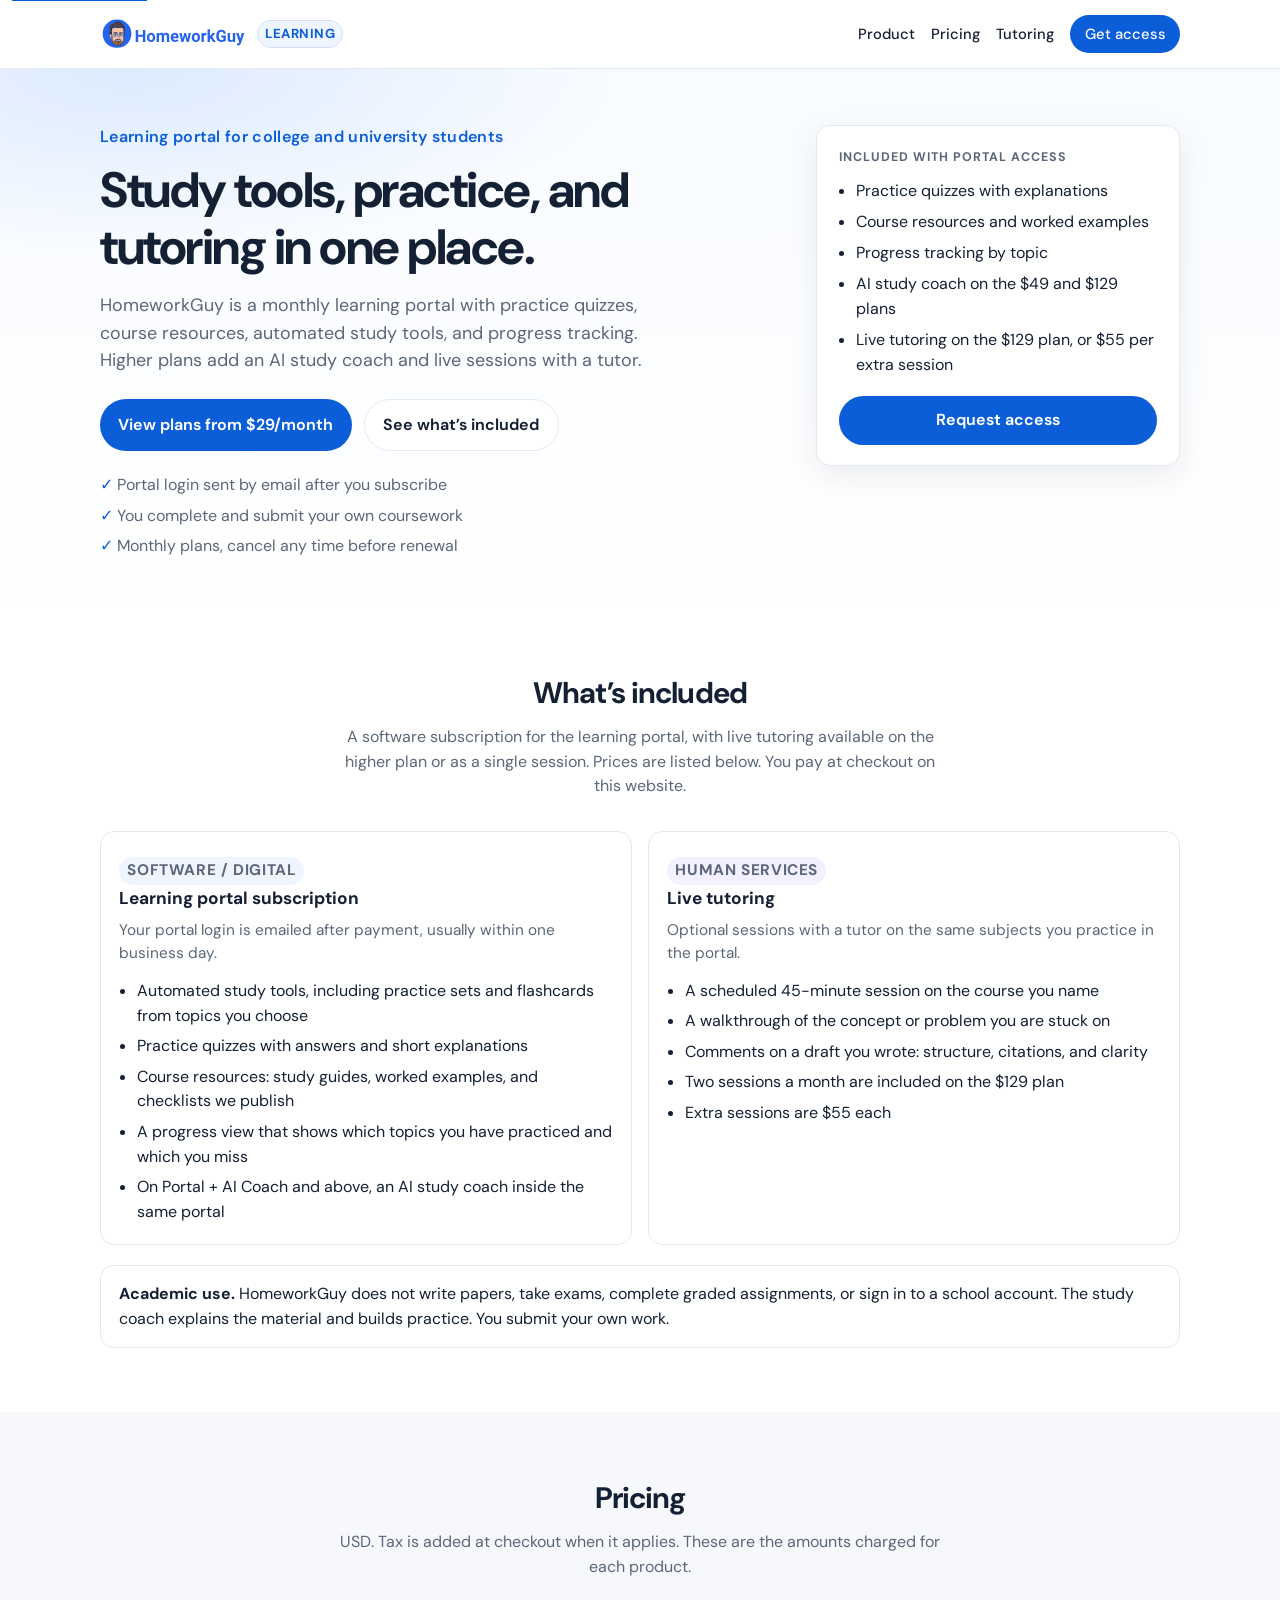
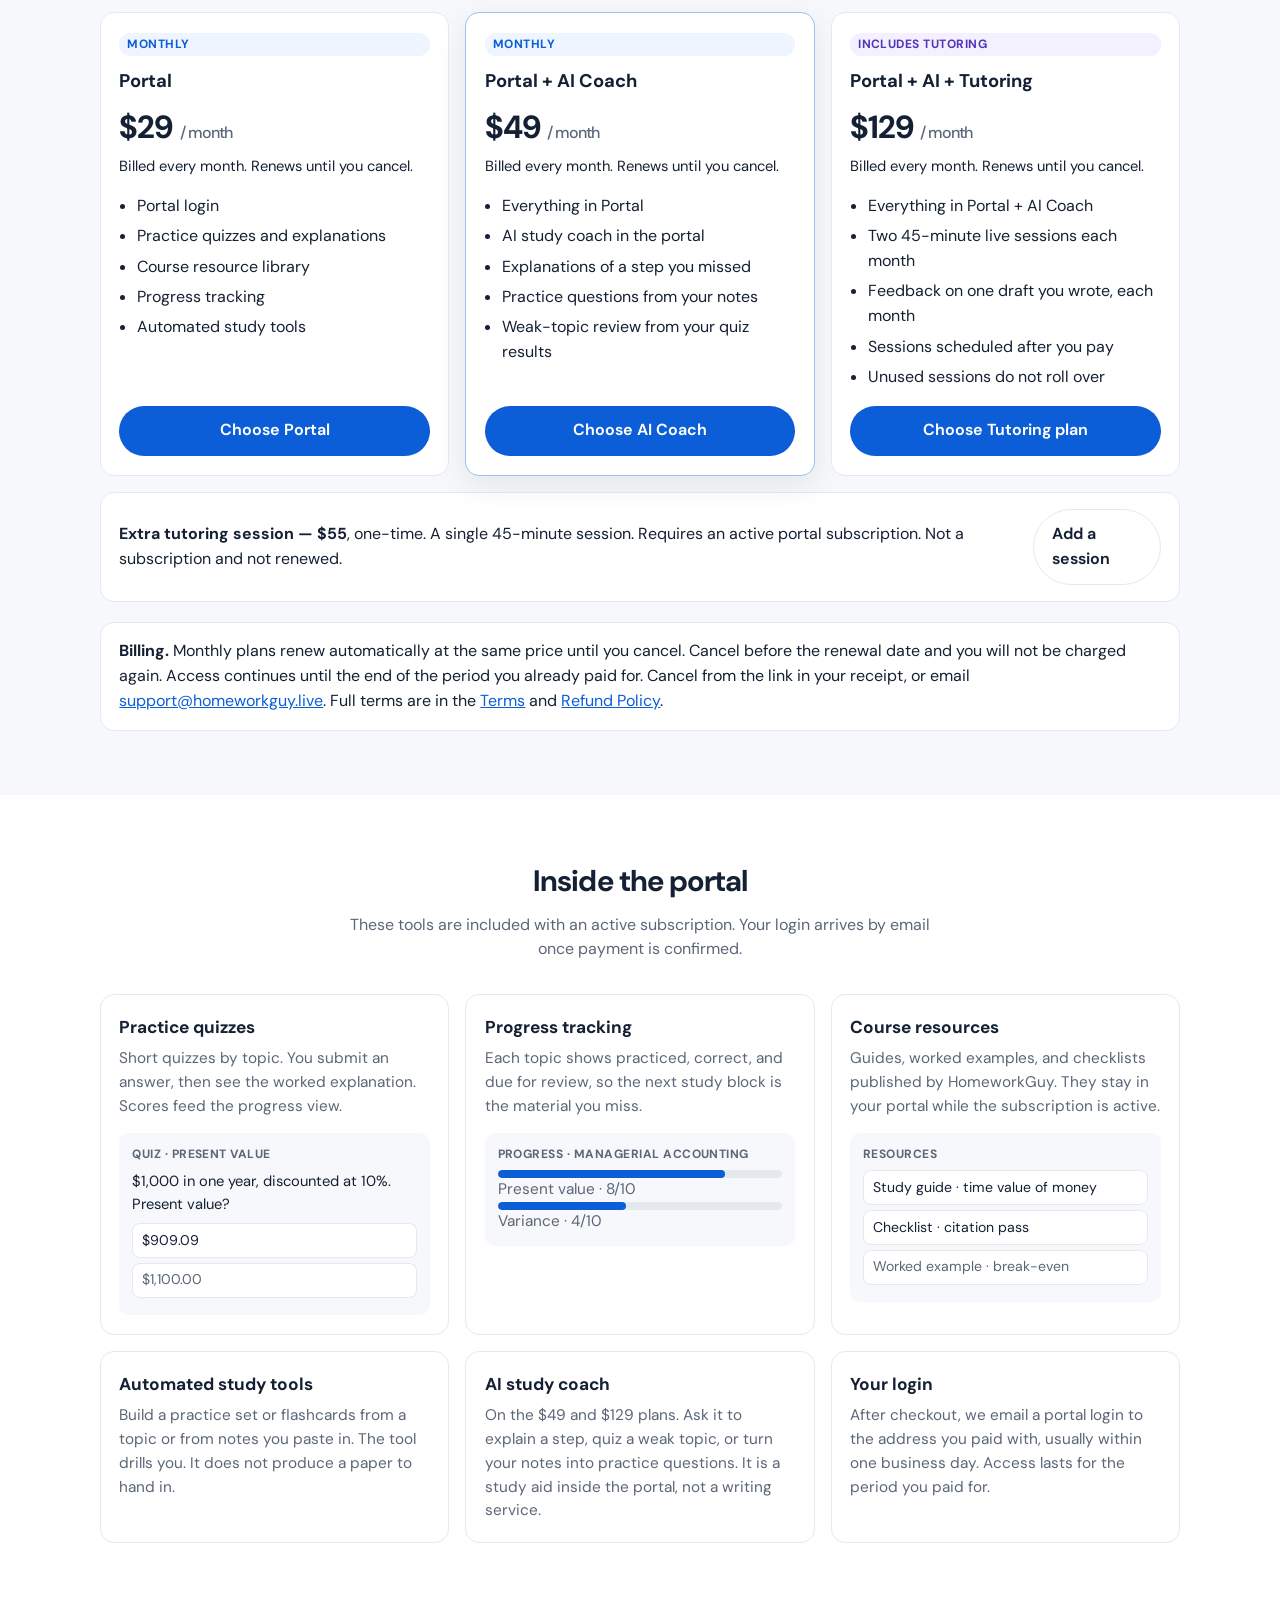
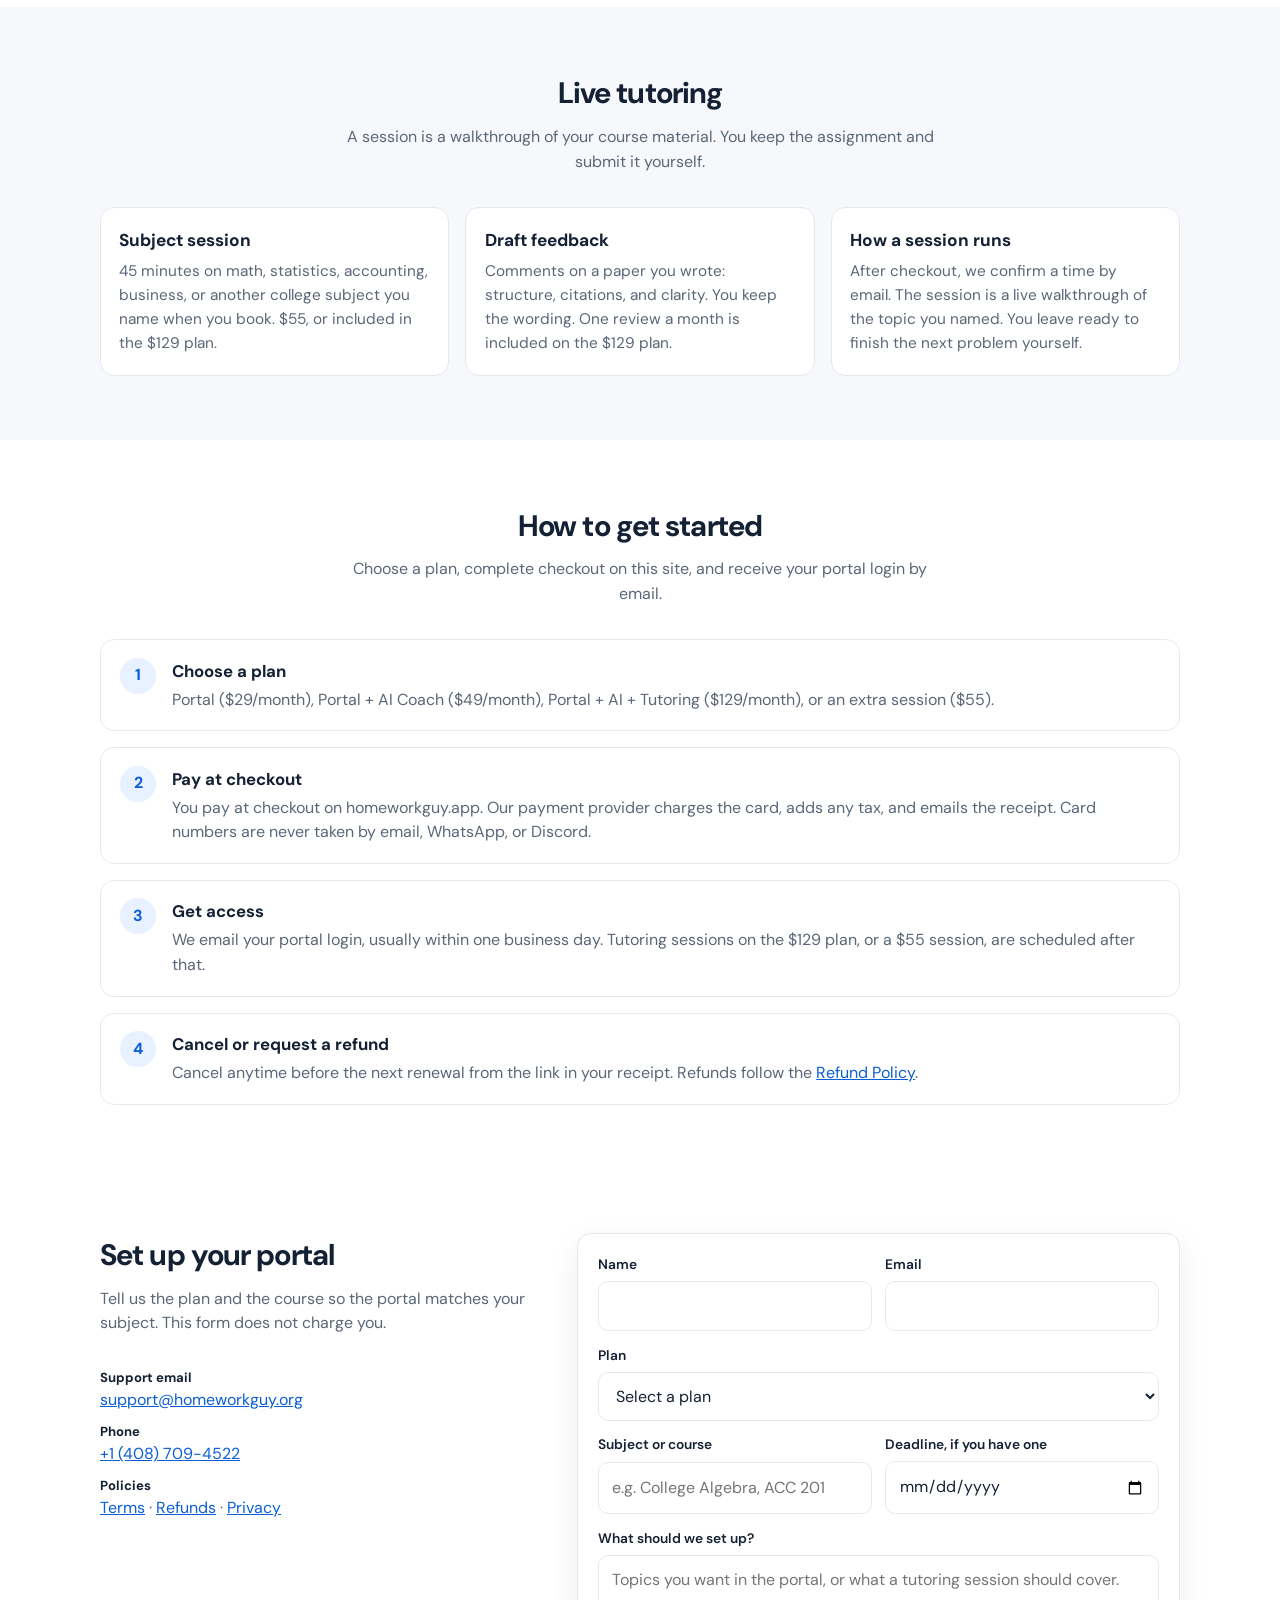
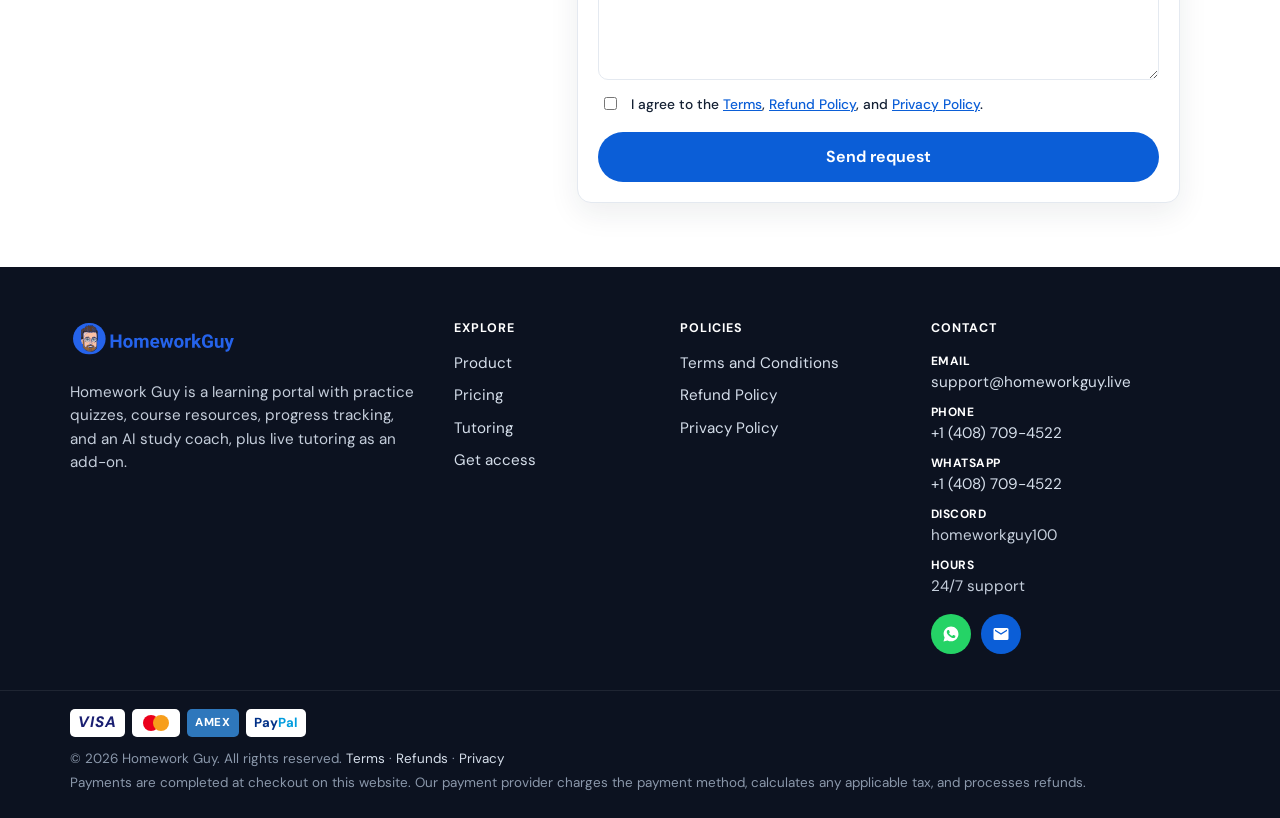
==== index.html @ 73e7a29b "New Update" ====
<!DOCTYPE html>
<html lang="en">
<head>
  <meta charset="utf-8" />
  <meta name="viewport" content="width=device-width, initial-scale=1" />
  <title>HomeworkGuy | Learning Portal, Study Tools, and Tutoring</title>
  <meta name="description" content="HomeworkGuy is a learning portal for college and university students. Practice quizzes, course resources, progress tracking, and an AI study coach from $29/month, with optional live tutoring." />
  <meta name="robots" content="index, follow" />
  <link rel="canonical" href="https://homeworkguy.app/" />
  <meta property="og:type" content="website" />
  <meta property="og:url" content="https://homeworkguy.app/" />
  <meta property="og:title" content="HomeworkGuy | Learning Portal, Study Tools, and Tutoring" />
  <meta property="og:description" content="Practice quizzes, course resources, progress tracking, and an AI study coach from $29/month, with optional live tutoring." />
  <meta property="og:image" content="https://homeworkguy.app/assets/apple-touch-icon.png" />
  <link rel="icon" href="assets/favicon.ico" />
  <link rel="apple-touch-icon" href="assets/apple-touch-icon.png" />
  <link rel="preconnect" href="https://fonts.googleapis.com" />
  <link rel="preconnect" href="https://fonts.gstatic.com" crossorigin />
  <link href="https://fonts.googleapis.com/css2?family=DM+Sans:ital,opsz,wght@0,9..40,400;0,9..40,500;0,9..40,600;0,9..40,700;1,9..40,400&display=swap" rel="stylesheet" />
  <link rel="stylesheet" href="styles.css?v=20260926d" />
  <script type="application/ld+json">
  {
    "@context": "https://schema.org",
    "@type": "WebApplication",
    "name": "HomeworkGuy Learning Portal",
    "url": "https://homeworkguy.app/",
    "applicationCategory": "EducationalApplication",
    "operatingSystem": "Web",
    "description": "Subscription access to practice quizzes, course resources, progress tracking, automated study tools, and an optional AI study coach, with live tutoring available as an add-on.",
    "offers": [
      { "@type": "Offer", "name": "Portal", "price": "29.00", "priceCurrency": "USD", "url": "https://homeworkguy.app/#pricing" },
      { "@type": "Offer", "name": "Portal + AI Coach", "price": "49.00", "priceCurrency": "USD", "url": "https://homeworkguy.app/#pricing" },
      { "@type": "Offer", "name": "Portal + AI Coach + Tutoring", "price": "129.00", "priceCurrency": "USD", "url": "https://homeworkguy.app/#pricing" }
    ],
    "provider": {
      "@type": "Organization",
      "name": "Homework Guy",
      "url": "https://homeworkguy.app/",
      "email": "support@homeworkguy.live",
      "telephone": "+1-408-709-4522"
    }
  }
  </script>
</head>
<body>
  <a class="skip-link" href="#main">Skip to content</a>

  <header class="site-header" id="top">
    <div class="wrap header-inner">
      <a class="brand" href="#top" aria-label="HomeworkGuy home">
        <img src="assets/logo.svg" alt="" width="160" height="40" />
        <span>Learning</span>
      </a>
      <button class="nav-toggle" type="button" aria-expanded="false" aria-controls="site-nav">Menu</button>
      <nav class="nav" id="site-nav" aria-label="Page">
        <a href="#product">Product</a>
        <a href="#pricing">Pricing</a>
        <a href="#tutoring">Tutoring</a>
        <a href="#quote" class="nav-cta">Get access</a>
      </nav>
    </div>
  </header>

  <main id="main">
    <section class="hero">
      <div class="wrap hero-grid">
        <div class="hero-copy">
          <p class="eyebrow">Learning portal for college and university students</p>
          <h1>Study tools, practice, and tutoring in one place.</h1>
          <p class="lede">
            HomeworkGuy is a monthly learning portal with practice quizzes, course resources, automated study tools, and progress tracking. Higher plans add an AI study coach and live sessions with a tutor.
          </p>
          <div class="hero-actions">
            <a class="btn btn-primary" href="#pricing">View plans from $29/month</a>
            <a class="btn btn-ghost" href="#product">See what’s included</a>
          </div>
          <ul class="hero-points">
            <li>Portal login sent by email after you subscribe</li>
            <li>You complete and submit your own coursework</li>
            <li>Monthly plans, cancel any time before renewal</li>
          </ul>
        </div>
        <aside class="hero-card" aria-label="What a subscription includes">
          <p class="hero-card-kicker">Included with portal access</p>
          <ul>
            <li>Practice quizzes with explanations</li>
            <li>Course resources and worked examples</li>
            <li>Progress tracking by topic</li>
            <li>AI study coach on the $49 and $129 plans</li>
            <li>Live tutoring on the $129 plan, or $55 per extra session</li>
          </ul>
          <a class="btn btn-primary btn-block" href="#quote">Request access</a>
        </aside>
      </div>
    </section>

    <section class="section" id="product">
      <div class="wrap">
        <header class="section-head">
          <h2>What’s included</h2>
          <p>A software subscription for the learning portal, with live tutoring available on the higher plan or as a single session. Prices are listed below. You pay at checkout on this website.</p>
        </header>
        <div class="buy-grid">
          <article class="card buy-card">
            <p class="pill">Software / digital</p>
            <h3>Learning portal subscription</h3>
            <p>Your portal login is emailed after payment, usually within one business day.</p>
            <ul>
              <li>Automated study tools, including practice sets and flashcards from topics you choose</li>
              <li>Practice quizzes with answers and short explanations</li>
              <li>Course resources: study guides, worked examples, and checklists we publish</li>
              <li>A progress view that shows which topics you have practiced and which you miss</li>
              <li>On Portal + AI Coach and above, an AI study coach inside the same portal</li>
            </ul>
          </article>
          <article class="card buy-card">
            <p class="pill pill-human">Human services</p>
            <h3>Live tutoring</h3>
            <p>Optional sessions with a tutor on the same subjects you practice in the portal.</p>
            <ul>
              <li>A scheduled 45-minute session on the course you name</li>
              <li>A walkthrough of the concept or problem you are stuck on</li>
              <li>Comments on a draft you wrote: structure, citations, and clarity</li>
              <li>Two sessions a month are included on the $129 plan</li>
              <li>Extra sessions are $55 each</li>
            </ul>
          </article>
        </div>
        <div class="notice">
          <p><strong>Academic use.</strong> HomeworkGuy does not write papers, take exams, complete graded assignments, or sign in to a school account. The study coach explains the material and builds practice. You submit your own work.</p>
        </div>
      </div>
    </section>

    <section class="section section-alt" id="pricing">
      <div class="wrap">
        <header class="section-head">
          <h2>Pricing</h2>
          <p>USD. Tax is added at checkout when it applies. These are the amounts charged for each product.</p>
        </header>
        <div class="price-grid">
          <article class="price-card">
            <p class="pill">Monthly</p>
            <h3>Portal</h3>
            <p class="price-amount">$29 <span>/ month</span></p>
            <p class="price-renew">Billed every month. Renews until you cancel.</p>
            <ul>
              <li>Portal login</li>
              <li>Practice quizzes and explanations</li>
              <li>Course resource library</li>
              <li>Progress tracking</li>
              <li>Automated study tools</li>
            </ul>
            <a class="btn btn-primary btn-block" href="#quote" data-plan="Portal — $29/month">Choose Portal</a>
          </article>
          <article class="price-card featured">
            <p class="pill">Monthly</p>
            <h3>Portal + AI Coach</h3>
            <p class="price-amount">$49 <span>/ month</span></p>
            <p class="price-renew">Billed every month. Renews until you cancel.</p>
            <ul>
              <li>Everything in Portal</li>
              <li>AI study coach in the portal</li>
              <li>Explanations of a step you missed</li>
              <li>Practice questions from your notes</li>
              <li>Weak-topic review from your quiz results</li>
            </ul>
            <a class="btn btn-primary btn-block" href="#quote" data-plan="Portal + AI Coach — $49/month">Choose AI Coach</a>
          </article>
          <article class="price-card">
            <p class="pill pill-human">Includes tutoring</p>
            <h3>Portal + AI + Tutoring</h3>
            <p class="price-amount">$129 <span>/ month</span></p>
            <p class="price-renew">Billed every month. Renews until you cancel.</p>
            <ul>
              <li>Everything in Portal + AI Coach</li>
              <li>Two 45-minute live sessions each month</li>
              <li>Feedback on one draft you wrote, each month</li>
              <li>Sessions scheduled after you pay</li>
              <li>Unused sessions do not roll over</li>
            </ul>
            <a class="btn btn-primary btn-block" href="#quote" data-plan="Portal + AI Coach + Tutoring — $129/month">Choose Tutoring plan</a>
          </article>
        </div>
        <div class="addon">
          <p><strong>Extra tutoring session — $55</strong>, one-time. A single 45-minute session. Requires an active portal subscription. Not a subscription and not renewed.</p>
          <a class="btn btn-ghost" href="#quote" data-plan="Extra tutoring session — $55">Add a session</a>
        </div>
        <div class="notice">
          <p><strong>Billing.</strong> Monthly plans renew automatically at the same price until you cancel. Cancel before the renewal date and you will not be charged again. Access continues until the end of the period you already paid for. Cancel from the link in your receipt, or email <a href="mailto:support@homeworkguy.live">support@homeworkguy.live</a>. Full terms are in the <a href="terms.html">Terms</a> and <a href="refunds.html">Refund Policy</a>.</p>
        </div>
      </div>
    </section>

    <section class="section" id="portal">
      <div class="wrap">
        <header class="section-head">
          <h2>Inside the portal</h2>
          <p>These tools are included with an active subscription. Your login arrives by email once payment is confirmed.</p>
        </header>
        <div class="cards">
          <article class="card">
            <h3>Practice quizzes</h3>
            <p>Short quizzes by topic. You submit an answer, then see the worked explanation. Scores feed the progress view.</p>
            <div class="screen" aria-hidden="true">
              <p class="screen-kicker">Quiz · Present value</p>
              <p class="screen-q">$1,000 in one year, discounted at 10%. Present value?</p>
              <p class="screen-opt">$909.09</p>
              <p class="screen-opt dim">$1,100.00</p>
            </div>
          </article>
          <article class="card">
            <h3>Progress tracking</h3>
            <p>Each topic shows practiced, correct, and due for review, so the next study block is the material you miss.</p>
            <div class="screen" aria-hidden="true">
              <p class="screen-kicker">Progress · Managerial accounting</p>
              <p class="bar"><span style="width:80%"></span></p>
              <p class="bar-label">Present value · 8/10</p>
              <p class="bar"><span style="width:45%"></span></p>
              <p class="bar-label">Variance · 4/10</p>
            </div>
          </article>
          <article class="card">
            <h3>Course resources</h3>
            <p>Guides, worked examples, and checklists published by HomeworkGuy. They stay in your portal while the subscription is active.</p>
            <div class="screen" aria-hidden="true">
              <p class="screen-kicker">Resources</p>
              <p class="screen-opt">Study guide · time value of money</p>
              <p class="screen-opt">Checklist · citation pass</p>
              <p class="screen-opt dim">Worked example · break-even</p>
            </div>
          </article>
          <article class="card">
            <h3>Automated study tools</h3>
            <p>Build a practice set or flashcards from a topic or from notes you paste in. The tool drills you. It does not produce a paper to hand in.</p>
          </article>
          <article class="card">
            <h3>AI study coach</h3>
            <p>On the $49 and $129 plans. Ask it to explain a step, quiz a weak topic, or turn your notes into practice questions. It is a study aid inside the portal, not a writing service.</p>
          </article>
          <article class="card">
            <h3>Your login</h3>
            <p>After checkout, we email a portal login to the address you paid with, usually within one business day. Access lasts for the period you paid for.</p>
          </article>
        </div>
      </div>
    </section>

    <section class="section section-alt" id="tutoring">
      <div class="wrap">
        <header class="section-head">
          <h2>Live tutoring</h2>
          <p>A session is a walkthrough of your course material. You keep the assignment and submit it yourself.</p>
        </header>
        <div class="cards">
          <article class="card">
            <h3>Subject session</h3>
            <p>45 minutes on math, statistics, accounting, business, or another college subject you name when you book. $55, or included in the $129 plan.</p>
          </article>
          <article class="card">
            <h3>Draft feedback</h3>
            <p>Comments on a paper you wrote: structure, citations, and clarity. You keep the wording. One review a month is included on the $129 plan.</p>
          </article>
          <article class="card">
            <h3>How a session runs</h3>
            <p>After checkout, we confirm a time by email. The session is a live walkthrough of the topic you named. You leave ready to finish the next problem yourself.</p>
          </article>
        </div>
      </div>
    </section>

    <section class="section" id="how">
      <div class="wrap">
        <header class="section-head">
          <h2>How to get started</h2>
          <p>Choose a plan, complete checkout on this site, and receive your portal login by email.</p>
        </header>
        <ol class="steps">
          <li>
            <span>1</span>
            <div>
              <h3>Choose a plan</h3>
              <p>Portal ($29/month), Portal + AI Coach ($49/month), Portal + AI + Tutoring ($129/month), or an extra session ($55).</p>
            </div>
          </li>
          <li>
            <span>2</span>
            <div>
              <h3>Pay at checkout</h3>
              <p>You pay at checkout on homeworkguy.app. Our payment provider charges the card, adds any tax, and emails the receipt. Card numbers are never taken by email, WhatsApp, or Discord.</p>
            </div>
          </li>
          <li>
            <span>3</span>
            <div>
              <h3>Get access</h3>
              <p>We email your portal login, usually within one business day. Tutoring sessions on the $129 plan, or a $55 session, are scheduled after that.</p>
            </div>
          </li>
          <li>
            <span>4</span>
            <div>
              <h3>Cancel or request a refund</h3>
              <p>Cancel anytime before the next renewal from the link in your receipt. Refunds follow the <a href="refunds.html">Refund Policy</a>.</p>
            </div>
          </li>
        </ol>
      </div>
    </section>

    <section class="section" id="quote">
      <div class="wrap quote-grid">
        <div>
          <header class="section-head left">
            <h2>Set up your portal</h2>
            <p>Tell us the plan and the course so the portal matches your subject. This form does not charge you.</p>
          </header>
          <ul class="quote-aside">
            <li><strong>Support email</strong> <a href="mailto:support@homeworkguy.org">support@homeworkguy.org</a></li>
            <li><strong>Phone</strong> <a href="tel:+14087094522">+1 (408) 709-4522</a></li>
            <li><strong>Policies</strong> <a href="terms.html">Terms</a> · <a href="refunds.html">Refunds</a> · <a href="privacy.html">Privacy</a></li>
          </ul>
        </div>

        <form class="quote-form" id="quote-form" novalidate>
          <label>
            Name
            <input type="text" name="name" autocomplete="name" required />
          </label>
          <label>
            Email
            <input type="email" name="email" autocomplete="email" required />
          </label>
          <label class="full">
            Plan
            <select name="service" required>
              <option value="">Select a plan</option>
              <option>Portal — $29/month</option>
              <option>Portal + AI Coach — $49/month</option>
              <option>Portal + AI Coach + Tutoring — $129/month</option>
              <option>Extra tutoring session — $55</option>
            </select>
          </label>
          <label>
            Subject or course
            <input type="text" name="subject" placeholder="e.g. College Algebra, ACC 201" required />
          </label>
          <label>
            Deadline, if you have one
            <input type="date" name="deadline" />
          </label>
          <label class="full">
            What should we set up?
            <textarea name="details" rows="4" placeholder="Topics you want in the portal, or what a tutoring session should cover." required></textarea>
          </label>
          <label class="check full">
            <input type="checkbox" name="agree" value="yes" required />
            <span>I agree to the <a href="terms.html">Terms</a>, <a href="refunds.html">Refund Policy</a>, and <a href="privacy.html">Privacy Policy</a>.</span>
          </label>
          <input type="text" name="company" class="hp" tabindex="-1" autocomplete="off" aria-hidden="true" />
          <button type="submit" class="btn btn-primary btn-block">Send request</button>
          <p class="form-status" id="form-status" role="status" hidden></p>
          <div class="form-success" id="form-success" hidden>
            <h3>Request sent</h3>
            <p>We'll contact you back soon. A confirmation email is on its way to the address you entered.</p>
          </div>
        </form>
      </div>
    </section>
  </main>

  <footer class="site-footer">
    <div class="footer-grid">
      <div>
        <a class="footer-logo" href="#top" aria-label="HomeworkGuy home">
          <img src="assets/logo.svg" alt="" width="168" height="40" />
        </a>
        <p>Homework Guy is a learning portal with practice quizzes, course resources, progress tracking, and an AI study coach, plus live tutoring as an add-on.</p>
      </div>
      <div>
        <h2>Explore</h2>
        <ul>
          <li><a href="#product">Product</a></li>
          <li><a href="#pricing">Pricing</a></li>
          <li><a href="#tutoring">Tutoring</a></li>
          <li><a href="#quote">Get access</a></li>
        </ul>
      </div>
      <div>
        <h2>Policies</h2>
        <ul>
          <li><a href="terms.html">Terms and Conditions</a></li>
          <li><a href="refunds.html">Refund Policy</a></li>
          <li><a href="privacy.html">Privacy Policy</a></li>
        </ul>
      </div>
      <div>
        <h2>Contact</h2>
        <ul class="footer-contact">
          <li><span>Email</span> <a href="mailto:support@homeworkguy.live">support@homeworkguy.live</a></li>
          <li><span>Phone</span> <a href="tel:+14087094522">+1 (408) 709-4522</a></li>
          <li><span>WhatsApp</span> <a href="https://wa.me/14087094522" target="_blank" rel="noopener">+1 (408) 709-4522</a></li>
          <li><span>Discord</span> homeworkguy100</li>
          <li><span>Hours</span> 24/7 support</li>
        </ul>
        <div class="footer-social">
          <a class="soc soc-wa" href="https://wa.me/14087094522" target="_blank" rel="noopener" aria-label="WhatsApp">
            <svg viewBox="0 0 24 24" width="18" height="18" aria-hidden="true"><path fill="currentColor" d="M12.04 2C6.58 2 2.15 6.4 2.15 11.83c0 1.74.46 3.44 1.34 4.94L2 22l5.39-1.41a10 10 0 0 0 4.65 1.18h.01c5.46 0 9.89-4.4 9.89-9.83C21.94 6.4 17.5 2 12.04 2zm5.76 13.95c-.24.68-1.4 1.25-1.94 1.33-.5.07-1.12.1-1.81-.11-.41-.13-.95-.31-1.63-.61-2.87-1.24-4.74-4.13-4.88-4.32-.14-.19-1.15-1.53-1.15-2.92s.73-2.07 1-2.35c.24-.28.64-.41 1.02-.41.12 0 .23 0 .33.01.3.01.44-.02.67.51.24.57.82 1.98.89 2.12.07.14.12.31.02.5-.09.19-.14.31-.28.48-.14.16-.29.37-.42.49-.14.14-.28.29-.12.56.16.28.72 1.19 1.55 1.93 1.07.95 1.96 1.25 2.24 1.39.28.14.44.12.6-.07.16-.19.7-.81.88-1.09.19-.28.37-.23.62-.14.26.09 1.62.76 1.9.9.28.14.46.21.53.33.07.12.07.68-.17 1.36z"/></svg>
          </a>
          <a class="soc soc-mail" href="mailto:support@homeworkguy.live" aria-label="Email">
            <svg viewBox="0 0 24 24" width="18" height="18" aria-hidden="true"><path fill="currentColor" d="M20 4H4a2 2 0 0 0-2 2v12a2 2 0 0 0 2 2h16a2 2 0 0 0 2-2V6a2 2 0 0 0-2-2zm0 4-8 5L4 8V6l8 5 8-5v2z"/></svg>
          </a>
        </div>
      </div>
    </div>
    <div class="footer-bottom">
      <div class="footer-bottom-inner">
        <ul class="pay-methods" aria-label="Payment methods">
          <li class="pay pay-visa"><span>VISA</span></li>
          <li class="pay pay-mc" aria-label="Mastercard"><span class="mc-l"></span><span class="mc-r"></span></li>
          <li class="pay pay-amex" aria-label="American Express"><span>AMEX</span></li>
          <li class="pay pay-paypal" aria-label="PayPal"><span class="pp-a">Pay</span><span class="pp-b">Pal</span></li>
        </ul>
        <p>© 2026 Homework Guy. All rights reserved. <a href="terms.html">Terms</a> · <a href="refunds.html">Refunds</a> · <a href="privacy.html">Privacy</a></p>
        <p>Payments are completed at checkout on this website. Our payment provider charges the payment method, calculates any applicable tax, and processes refunds.</p>
      </div>
    </div>
  </footer>

  <script src="script.js?v=20260926d"></script>
</body>
</html>
---- styles.css ----
:root {
  --blue: #0b5ed7;
  --blue-dark: #084298;
  --ink: #142033;
  --muted: #5b6778;
  --line: #e4e9f0;
  --bg: #f6f8fb;
  --card: #ffffff;
  --radius: 14px;
  --shadow: 0 10px 30px rgba(20, 32, 51, 0.08);
}

* { box-sizing: border-box; }
html { scroll-behavior: smooth; }
body {
  margin: 0;
  font-family: "DM Sans", system-ui, sans-serif;
  color: var(--ink);
  background: var(--card);
  line-height: 1.55;
}

img { max-width: 100%; height: auto; }
a { color: var(--blue); }
.wrap { width: min(1080px, calc(100% - 2rem)); margin: 0 auto; }
html, body { overflow-x: hidden; }

.skip-link {
  position: absolute;
  left: 12px;
  top: -40px;
  background: var(--blue);
  color: #fff;
  padding: 8px 12px;
  z-index: 100;
}
.skip-link:focus { top: 12px; }

.site-header {
  position: sticky;
  top: 0;
  z-index: 20;
  background: rgba(255, 255, 255, 0.92);
  backdrop-filter: blur(10px);
  border-bottom: 1px solid var(--line);
}
.nav-toggle {
  display: none;
  border: 1px solid var(--line);
  background: #fff;
  border-radius: 999px;
  padding: 0.45rem 0.8rem;
  font: inherit;
  font-weight: 650;
  cursor: pointer;
}
.header-inner {
  display: flex;
  align-items: center;
  justify-content: space-between;
  min-height: 68px;
  gap: 1rem;
}
.brand {
  display: flex;
  align-items: center;
  gap: 0.55rem;
  text-decoration: none;
  color: var(--ink);
  font-weight: 700;
}
.brand img { width: 148px; height: auto; }
.brand span {
  font-size: 0.82rem;
  letter-spacing: 0.04em;
  text-transform: uppercase;
  color: var(--blue);
  border: 1px solid #cfe0f8;
  background: #eef5ff;
  padding: 0.15rem 0.45rem;
  border-radius: 999px;
}
.nav { display: flex; align-items: center; gap: 0.85rem 1rem; flex-wrap: wrap; justify-content: flex-end; }
.nav a { text-decoration: none; color: var(--ink); font-weight: 500; font-size: 0.92rem; }
.nav a[aria-current="page"] { color: var(--blue); }
.nav-cta {
  background: var(--blue);
  color: #fff !important;
  padding: 0.5rem 0.9rem;
  border-radius: 999px;
}

.hero {
  padding: 3.5rem 0 3rem;
  background:
    radial-gradient(800px 320px at 10% 0%, #dcebff 0%, transparent 60%),
    linear-gradient(#f8fbff, #ffffff);
}
.hero-grid {
  display: grid;
  grid-template-columns: 1.3fr 0.7fr;
  gap: 2.5rem;
  align-items: start;
}
.eyebrow {
  color: var(--blue);
  font-weight: 600;
  margin: 0 0 0.75rem;
  letter-spacing: 0.02em;
}
.hero h1 {
  font-size: clamp(2rem, 4vw, 3.1rem);
  line-height: 1.15;
  margin: 0 0 1rem;
  letter-spacing: -0.03em;
}
.lede { font-size: 1.12rem; color: var(--muted); margin: 0 0 1.5rem; max-width: 36rem; }
.hero-actions { display: flex; flex-wrap: wrap; gap: 0.75rem; margin-bottom: 1.4rem; }
.hero-points {
  margin: 0;
  padding: 0;
  list-style: none;
  color: var(--muted);
  display: grid;
  gap: 0.35rem;
}
.hero-points li::before { content: "✓ "; color: var(--blue); font-weight: 700; }

.hero-card {
  background: var(--card);
  border: 1px solid var(--line);
  border-radius: var(--radius);
  box-shadow: var(--shadow);
  padding: 1.4rem 1.35rem 1.25rem;
}
.hero-card-kicker {
  margin: 0 0 0.7rem;
  font-size: 0.78rem;
  font-weight: 700;
  letter-spacing: 0.08em;
  text-transform: uppercase;
  color: var(--muted);
}
.hero-card ul { margin: 0 0 1.1rem; padding-left: 1.1rem; color: var(--ink); }
.hero-card li + li { margin-top: 0.4rem; }

.btn {
  display: inline-flex;
  align-items: center;
  justify-content: center;
  border: 0;
  border-radius: 999px;
  padding: 0.78rem 1.15rem;
  font: inherit;
  font-weight: 650;
  text-decoration: none;
  cursor: pointer;
}
.btn-primary { background: var(--blue); color: #fff; }
.btn-primary:hover { background: var(--blue-dark); }
.btn-ghost { background: #fff; color: var(--ink); border: 1px solid var(--line); }
.btn-block { width: 100%; }

.section { padding: 4rem 0; }
.section-alt { background: var(--bg); }
.section-head { text-align: center; max-width: 38rem; margin: 0 auto 2rem; }
.section-head.left { text-align: left; margin-left: 0; }
.section-head h2 { margin: 0 0 0.5rem; font-size: 1.85rem; letter-spacing: -0.03em; }
.section-head p { margin: 0; color: var(--muted); }

.cards {
  display: grid;
  grid-template-columns: repeat(3, 1fr);
  gap: 1rem;
}
.card {
  background: var(--card);
  border: 1px solid var(--line);
  border-radius: var(--radius);
  padding: 1.2rem 1.15rem;
}
.card h3 { margin: 0 0 0.4rem; font-size: 1.08rem; }
.card p { margin: 0; color: var(--muted); font-size: 0.96rem; }
.card ul, .buy-card ul, .price-card ul {
  margin: 0.8rem 0 0;
  padding-left: 1.1rem;
  color: var(--ink);
}
.card li + li, .buy-card li + li, .price-card li + li { margin-top: 0.35rem; }

.buy-grid {
  display: grid;
  grid-template-columns: 1fr 1fr;
  gap: 1rem;
}
.buy-card p { margin-top: 0.35rem; }
.pill {
  display: inline-block;
  margin: 0 0 0.7rem;
  padding: 0.15rem 0.5rem;
  border-radius: 999px;
  background: #eef5ff;
  color: var(--blue);
  font-size: 0.75rem;
  font-weight: 700;
  letter-spacing: 0.04em;
  text-transform: uppercase;
}
.pill-human { background: #f3f0ff; color: #5336b8; }

.notice {
  margin-top: 1.25rem;
  border: 1px solid var(--line);
  border-radius: var(--radius);
  background: #fff;
  padding: 1rem 1.15rem;
}
.notice p { margin: 0; }

.price-grid {
  display: grid;
  grid-template-columns: repeat(3, 1fr);
  gap: 1rem;
  align-items: stretch;
}
.price-card {
  background: #fff;
  border: 1px solid var(--line);
  border-radius: var(--radius);
  padding: 1.25rem 1.15rem 1.2rem;
  display: flex;
  flex-direction: column;
}
.price-card.featured { border-color: #9ec0f0; box-shadow: var(--shadow); }
.price-card h3 { margin: 0; font-size: 1.15rem; }
.price-amount {
  margin: 0.45rem 0 0.15rem;
  font-size: 2rem;
  font-weight: 700;
  letter-spacing: -0.03em;
}
.price-amount span { font-size: 1rem; font-weight: 500; color: var(--muted); }
.price-renew { margin: 0 0 0.2rem; color: var(--ink); font-size: 0.92rem; }
.price-card ul { flex: 1; margin-bottom: 1rem; }
.price-card .btn { margin-top: auto; }

.addon {
  margin-top: 1rem;
  background: #fff;
  border: 1px solid var(--line);
  border-radius: var(--radius);
  padding: 1rem 1.15rem;
  display: flex;
  justify-content: space-between;
  align-items: center;
  gap: 1rem;
}
.addon p { margin: 0; }

.screen {
  margin-top: 0.9rem;
  background: var(--bg);
  border-radius: 10px;
  padding: 0.75rem 0.8rem;
}
.screen p.screen-kicker {
  margin: 0 0 0.4rem;
  font-size: 0.75rem;
  font-weight: 700;
  letter-spacing: 0.04em;
  text-transform: uppercase;
  color: var(--muted);
}
.screen p.screen-q { margin: 0 0 0.45rem; color: var(--ink); font-size: 0.92rem; }
.screen p.screen-opt {
  margin: 0.3rem 0;
  background: #fff;
  border: 1px solid var(--line);
  border-radius: 8px;
  padding: 0.35rem 0.55rem;
  font-size: 0.88rem;
  color: var(--ink);
}
.screen p.screen-opt.dim { color: var(--muted); }
.bar {
  height: 8px;
  background: #e4e9f0;
  border-radius: 99px;
  margin: 0.55rem 0 0.2rem;
  overflow: hidden;
}
.bar span { display: block; height: 100%; background: var(--blue); border-radius: 99px; }
.bar-label { margin: 0; font-size: 0.82rem; color: var(--muted); }

.legal { padding: 2.5rem 0 4rem; }
.legal-inner { max-width: 44rem; }
.legal h1 { margin: 0 0 0.35rem; font-size: clamp(1.8rem, 3vw, 2.4rem); letter-spacing: -0.03em; }
.updated { color: var(--muted); margin-top: 0; }
.legal h2 { font-size: 1.12rem; margin: 1.6rem 0 0.4rem; }
.legal p, .legal li { color: var(--ink); }
.legal ul { padding-left: 1.15rem; }
.legal li + li { margin-top: 0.3rem; }

.quote-form label.check {
  display: flex;
  align-items: flex-start;
  gap: 0.55rem;
  font-weight: 500;
}
.quote-form label.check input {
  width: 1.05rem;
  min-height: 0;
  margin-top: 0.2rem;
  padding: 0;
}

.footer-links { display: flex; flex-wrap: wrap; gap: 0.35rem 1rem; }
.footer-links a { font-weight: 650; }

.steps { list-style: none; margin: 0; padding: 0; display: grid; gap: 1rem; }
.steps li {
  display: grid;
  grid-template-columns: auto 1fr;
  gap: 1rem;
  background: var(--card);
  border: 1px solid var(--line);
  border-radius: var(--radius);
  padding: 1.1rem 1.2rem;
}
.steps span {
  width: 36px;
  height: 36px;
  border-radius: 50%;
  background: #e8f1ff;
  color: var(--blue);
  display: grid;
  place-items: center;
  font-weight: 700;
}
.steps h3 { margin: 0 0 0.25rem; font-size: 1.05rem; }
.steps p { margin: 0; color: var(--muted); }

.price-box {
  max-width: 40rem;
  margin: 0 auto;
  background: var(--card);
  border: 1px solid var(--line);
  border-radius: var(--radius);
  padding: 1.5rem 1.4rem;
  text-align: center;
}
.price-box p { margin: 0 0 0.9rem; color: var(--muted); }
.price-box ul {
  text-align: left;
  display: inline-block;
  margin: 0 0 1.2rem;
  color: var(--ink);
}
.quotes {
  display: grid;
  grid-template-columns: repeat(3, 1fr);
  gap: 1rem;
}
.quote-card {
  margin: 0;
  background: var(--card);
  border: 1px solid var(--line);
  border-radius: var(--radius);
  padding: 1.2rem 1.15rem;
}
.quote-card blockquote {
  margin: 0 0 0.85rem;
  font-size: 1rem;
  color: var(--ink);
}
.quote-card figcaption {
  font-size: 0.86rem;
  color: var(--muted);
  font-weight: 600;
}

.quote-grid {
  display: grid;
  grid-template-columns: 0.85fr 1.15fr;
  gap: 2rem;
  align-items: start;
}
.quote-aside { list-style: none; margin: 0; padding: 0; color: var(--muted); }
.quote-aside li { margin: 0.55rem 0; }
.quote-aside strong { display: block; color: var(--ink); font-size: 0.82rem; }

.quote-form {
  display: grid;
  grid-template-columns: 1fr 1fr;
  gap: 0.85rem;
  background: var(--card);
  border: 1px solid var(--line);
  border-radius: var(--radius);
  box-shadow: var(--shadow);
  padding: 1.25rem;
}
.quote-form label {
  display: grid;
  gap: 0.35rem;
  font-size: 0.86rem;
  font-weight: 600;
}
.quote-form .full { grid-column: 1 / -1; }
.quote-form input,
.quote-form select,
.quote-form textarea {
  font: inherit;
  font-size: 16px;
  font-weight: 400;
  padding: 0.75rem 0.8rem;
  min-height: 46px;
  border: 1px solid var(--line);
  border-radius: 10px;
  background: #fff;
  color: var(--ink);
  width: 100%;
}
.quote-form input:focus,
.quote-form select:focus,
.quote-form textarea:focus {
  outline: 3px solid #cfe2ff;
  border-color: var(--blue);
}
.quote-form .btn { grid-column: 1 / -1; margin-top: 0.25rem; }
.form-note, .form-status { grid-column: 1 / -1; margin: 0; font-size: 0.88rem; color: var(--muted); font-weight: 400; }
.form-status.ok { color: #0f7b45; }
.form-status.err { color: #b42318; }
.quote-form.is-sent > :not(.form-success) { display: none; }
.form-success {
  grid-column: 1 / -1;
  background: #eefbf3;
  border: 1px solid #b7ebc9;
  border-radius: 12px;
  padding: 1.35rem 1.2rem;
}
.form-success h3 { margin: 0 0 0.35rem; color: #0f7b45; font-size: 1.25rem; }
.form-success p { margin: 0; color: var(--ink); font-weight: 400; }
.hp {
  position: absolute;
  left: -9999px;
  height: 0;
  width: 0;
  opacity: 0;
}

.login-main {
  min-height: calc(100vh - 68px);
  display: grid;
  place-items: center;
  padding: 2.5rem 1rem 3.5rem;
  background:
    radial-gradient(800px 320px at 10% 0%, #dcebff 0%, transparent 60%),
    linear-gradient(#f8fbff, #ffffff);
}
.login-card {
  width: min(420px, 100%);
  background: #fff;
  border: 1px solid var(--line);
  border-radius: var(--radius);
  box-shadow: var(--shadow);
  padding: 1.6rem 1.4rem 1.4rem;
}
.login-card h1 {
  margin: 0.35rem 0 0.4rem;
  font-size: 1.7rem;
  letter-spacing: -0.03em;
}
.login-card .lede { margin: 0 0 1.2rem; font-size: 0.98rem; }
.login-form { display: grid; gap: 0.85rem; }
.login-form label {
  display: grid;
  gap: 0.35rem;
  font-size: 0.86rem;
  font-weight: 600;
}
.login-form input {
  font: inherit;
  font-size: 16px;
  font-weight: 400;
  padding: 0.75rem 0.8rem;
  min-height: 46px;
  border: 1px solid var(--line);
  border-radius: 10px;
  color: var(--ink);
  width: 100%;
}
.login-form input:focus {
  outline: 3px solid #cfe2ff;
  border-color: var(--blue);
}
.login-error {
  margin: 0;
  color: #b42318;
  font-size: 0.92rem;
  font-weight: 600;
}

.site-footer {
  background: #0c1220;
  color: #c5cedb;
  padding: 3.25rem 0 0;
  font-size: 0.95rem;
}
.footer-grid,
.footer-bottom-inner {
  width: min(1140px, calc(100% - 2.5rem));
  margin: 0 auto;
}
.footer-grid {
  display: grid;
  grid-template-columns: 1.45fr 0.8fr 0.9fr 1.15fr;
  gap: 2.25rem 2rem;
  padding-bottom: 2.25rem;
}
.footer-logo { display: inline-block; margin-bottom: 0.85rem; }
.footer-logo img { width: 168px; height: auto; display: block; }
.site-footer h2 {
  margin: 0 0 0.85rem;
  color: #fff;
  font-size: 0.78rem;
  letter-spacing: 0.08em;
  text-transform: uppercase;
}
.site-footer p { margin: 0 0 0.85rem; color: #c5cedb; line-height: 1.55; }
.site-footer address {
  font-style: normal;
  color: #9aa8bc;
  line-height: 1.5;
}
.site-footer ul { list-style: none; margin: 0; padding: 0; }
.site-footer li { margin: 0 0 0.55rem; }
.site-footer a { color: #d5deea; text-decoration: none; }
.site-footer a:hover { color: #fff; }
.footer-contact span {
  display: block;
  color: #fff;
  font-size: 0.75rem;
  font-weight: 700;
  letter-spacing: 0.04em;
  text-transform: uppercase;
}
.footer-social { display: flex; gap: 0.65rem; margin-top: 1rem; }
.soc {
  width: 40px;
  height: 40px;
  border-radius: 50%;
  display: inline-flex;
  align-items: center;
  justify-content: center;
  color: #fff !important;
}
.soc-wa { background: #25d366; }
.soc-mail { background: #0b5ed7; }
.soc:hover { transform: translateY(-2px); }
.footer-bottom {
  border-top: 1px solid rgba(255, 255, 255, 0.08);
  padding: 1.1rem 0 1.35rem;
}
.footer-bottom p { margin: 0.2rem 0; color: #8b98ab; font-size: 0.84rem; }
.pay-methods {
  display: flex;
  flex-wrap: wrap;
  gap: 0.45rem;
  list-style: none;
  margin: 0 0 0.85rem;
  padding: 0;
}
.pay {
  height: 28px;
  min-width: 48px;
  padding: 0 8px;
  border-radius: 5px;
  background: #fff;
  display: inline-flex;
  align-items: center;
  justify-content: center;
}
.pay-visa span {
  color: #1a1f71;
  font-weight: 800;
  font-style: italic;
  letter-spacing: 0.06em;
  font-size: 0.95rem;
  line-height: 1;
}
.pay-mc { width: 48px; padding: 0; }
.pay-mc span { width: 16px; height: 16px; border-radius: 50%; display: block; }
.pay-mc .mc-r { margin-left: -6px; background: #f79e1b; }
.pay-mc .mc-l { background: #eb001b; }
.pay-amex { background: #2e77bc; }
.pay-amex span {
  color: #fff;
  font-weight: 800;
  font-size: 0.72rem;
  letter-spacing: 0.06em;
}
.pay-paypal span { font-weight: 700; font-size: 0.82rem; line-height: 1; }
.pay-paypal .pp-a { color: #003087; }
.pay-paypal .pp-b { color: #009cde; }

@media (max-width: 900px) {
  .nav-toggle { display: inline-flex; align-items: center; min-height: 44px; }
  .header-inner { position: relative; }
  .nav {
    display: none;
    position: absolute;
    top: calc(100% + 1px);
    left: 0;
    right: 0;
    background: #fff;
    border-bottom: 1px solid var(--line);
    padding: 0.75rem 1rem 1rem;
    flex-direction: column;
    align-items: stretch;
    gap: 0.15rem;
  }
  .nav.is-open { display: flex; }
  .nav a { padding: 0.55rem 0.2rem; }
  .nav-cta { text-align: center; margin-top: 0.35rem; }
  body.login-page .nav {
    display: flex;
    position: static;
    flex-direction: row;
    align-items: center;
    padding: 0;
    border: 0;
    background: transparent;
  }
}

@media (max-width: 800px) {
  .hero-grid, .cards, .quotes, .quote-grid, .quote-form, .buy-grid, .price-grid { grid-template-columns: 1fr; }
  .hero { padding: 2rem 0 2.2rem; }
  .section { padding: 2.6rem 0; }
  .hero-actions { flex-direction: column; }
  .hero-actions .btn { width: 100%; min-height: 48px; }
  .nav-cta { min-height: 44px; display: inline-flex; align-items: center; justify-content: center; }
  .addon { flex-direction: column; align-items: stretch; }
  .footer-grid { grid-template-columns: 1fr 1fr; gap: 1.75rem 1.25rem; }
}

@media (max-width: 640px) {
  .footer-grid { grid-template-columns: 1fr; text-align: center; }
  .footer-logo { display: block; }
  .footer-logo img { margin: 0 auto; }
  .footer-social, .pay-methods { justify-content: center; }
}

@media (max-width: 480px) {
  .brand img { width: 118px; }
  .header-inner { min-height: 60px; }
  .hero h1 { font-size: 1.7rem; }
  .section-head h2 { font-size: 1.5rem; }
}
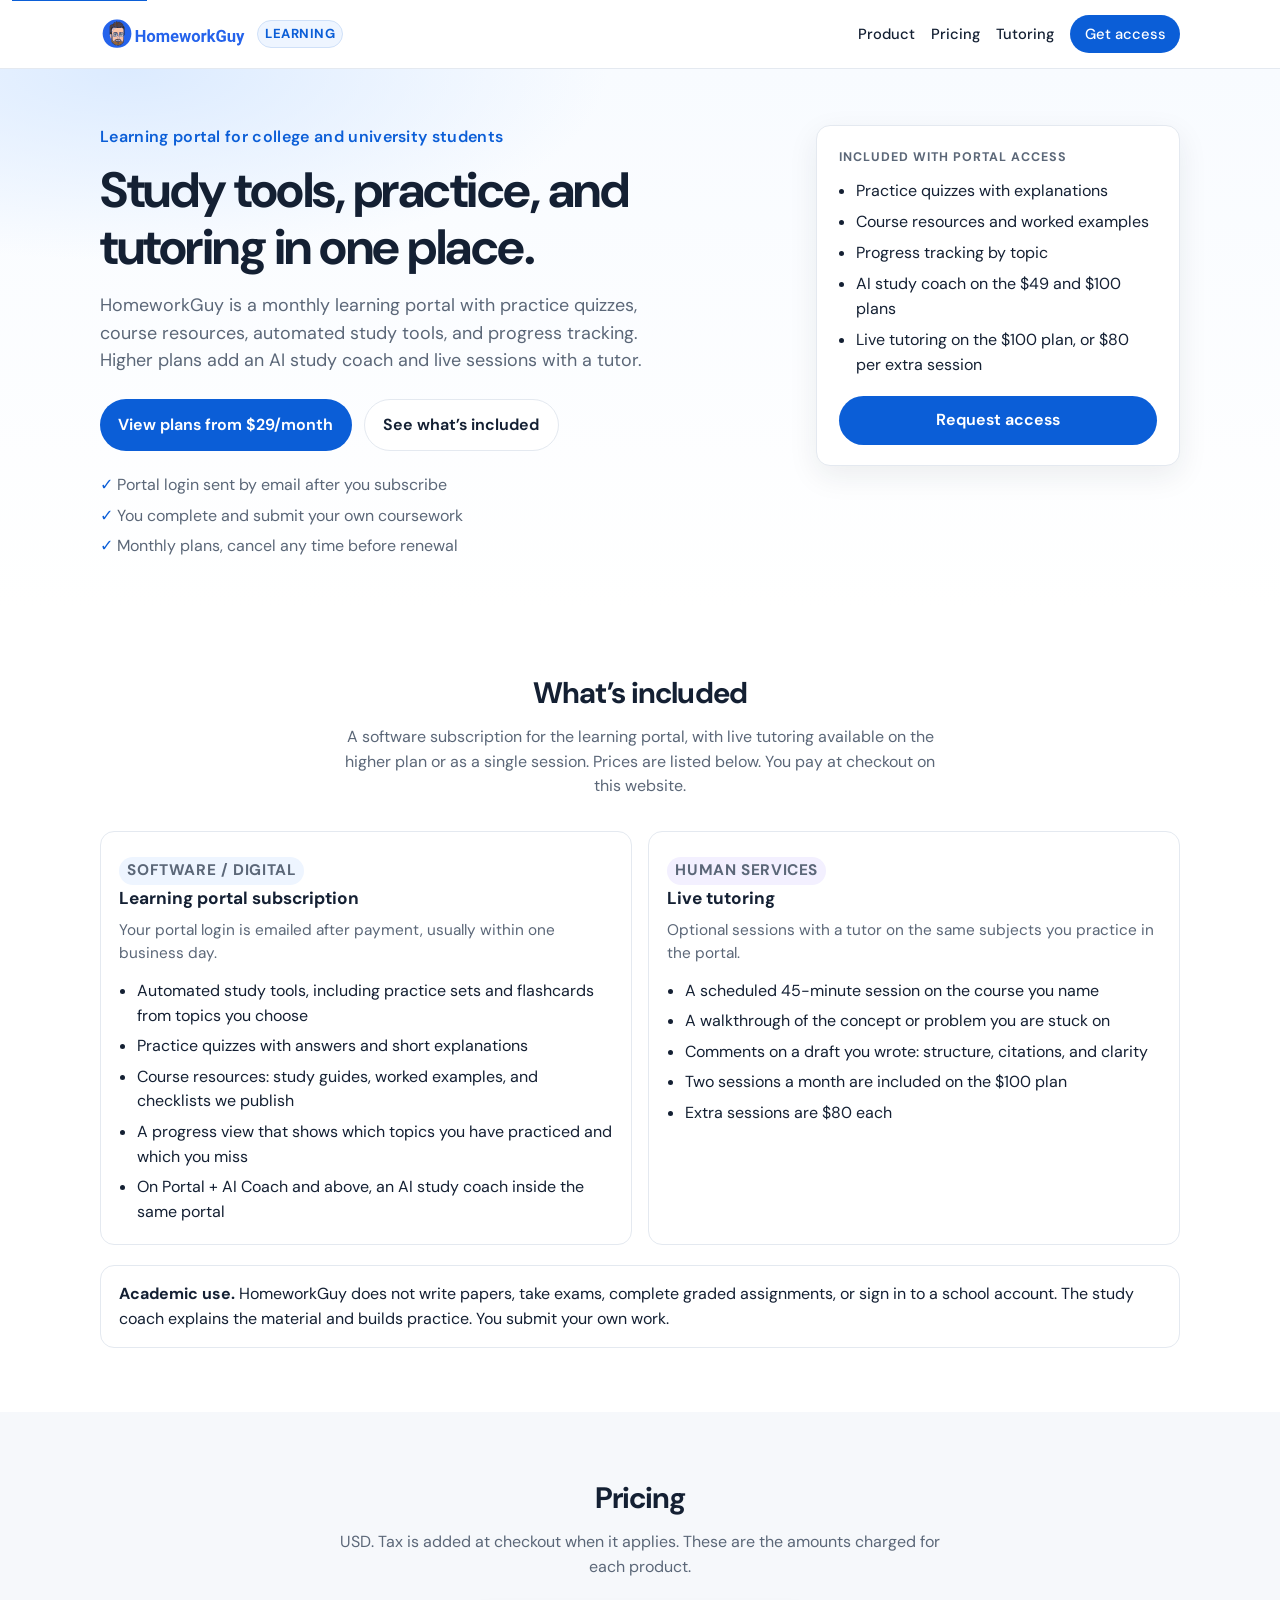
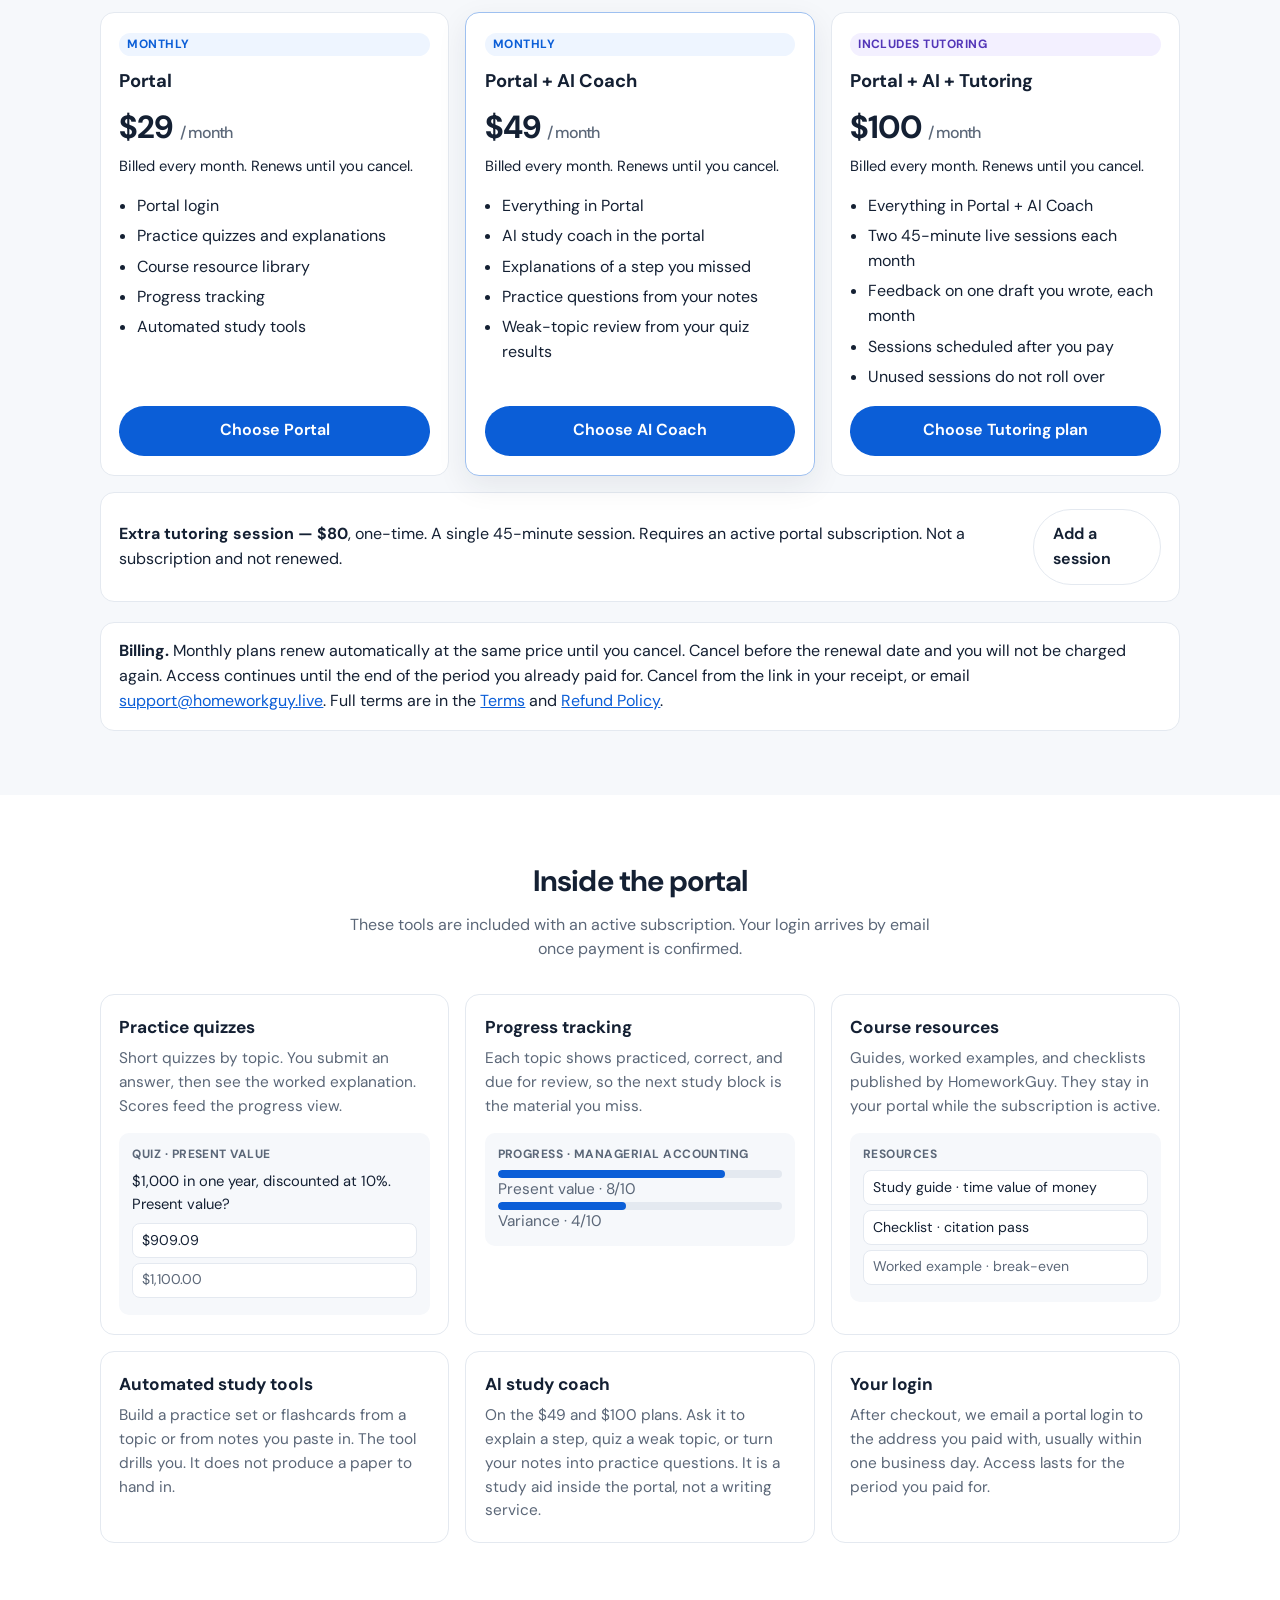
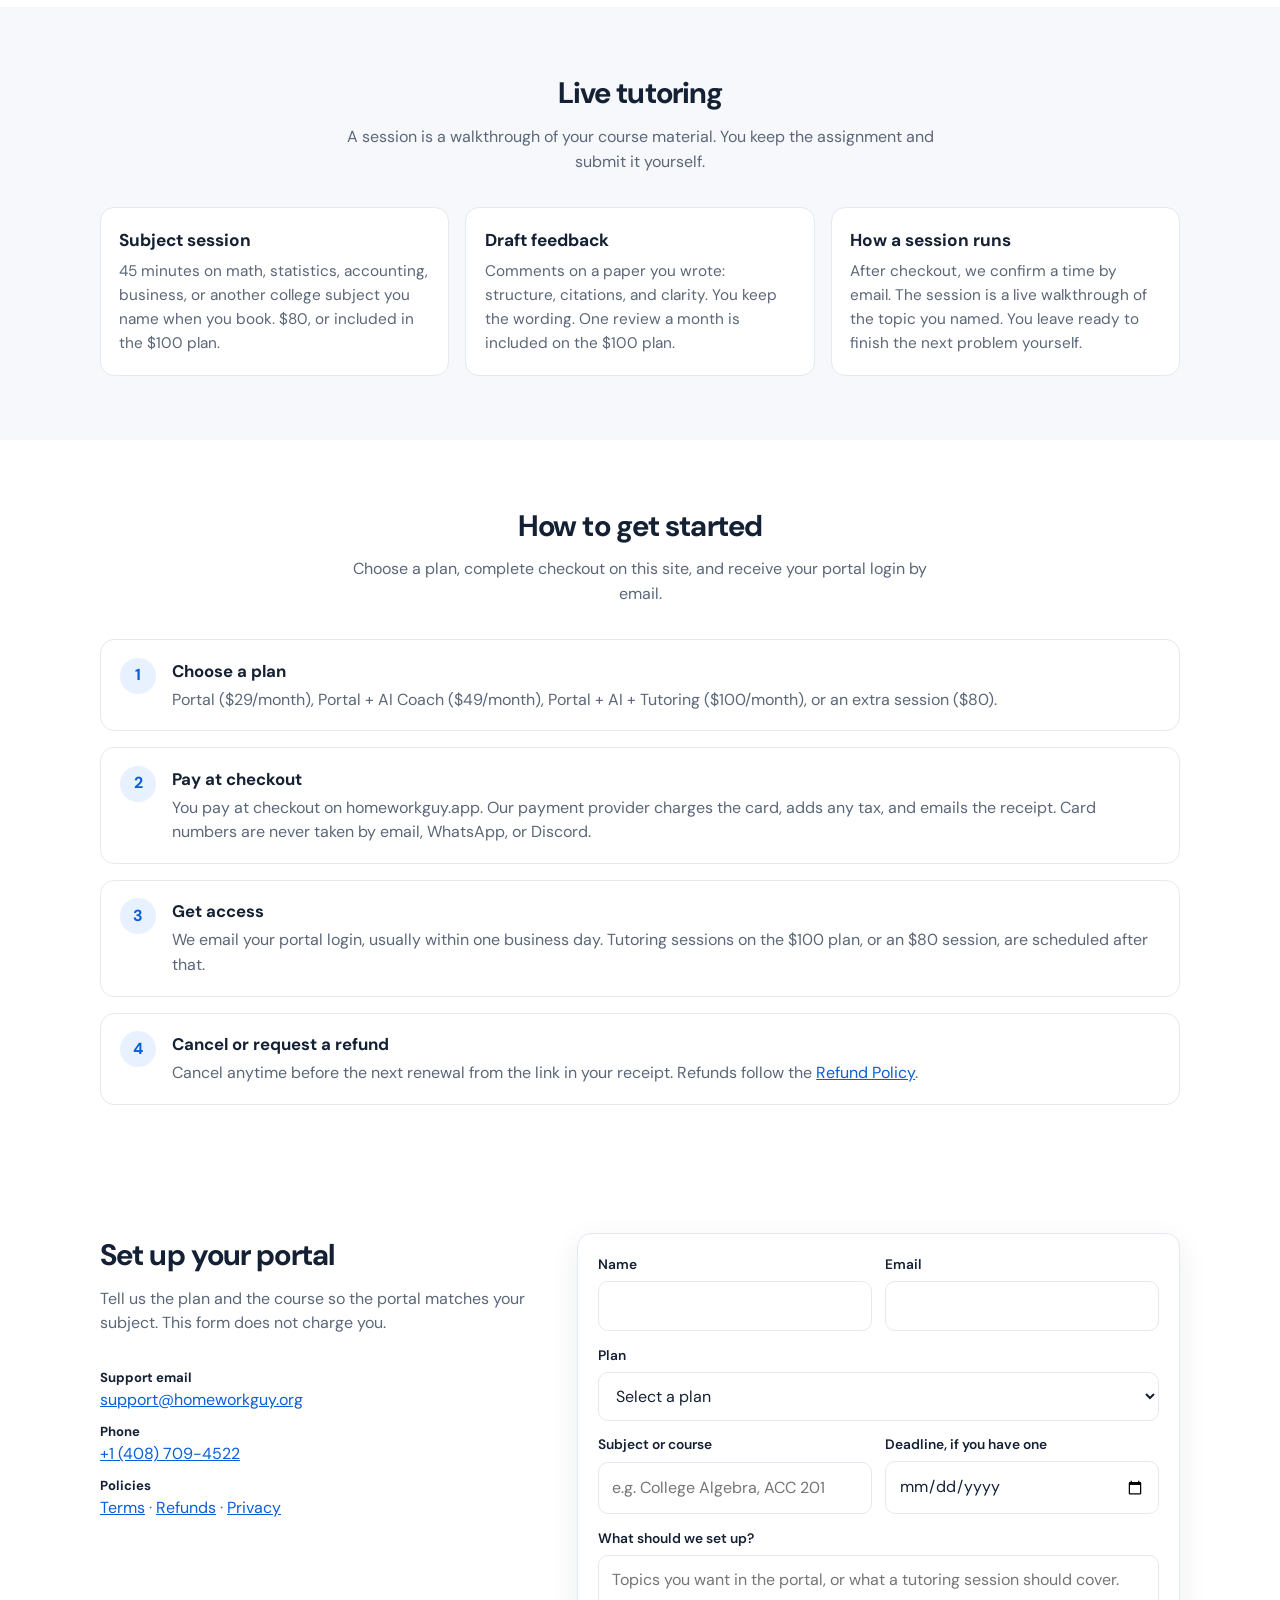
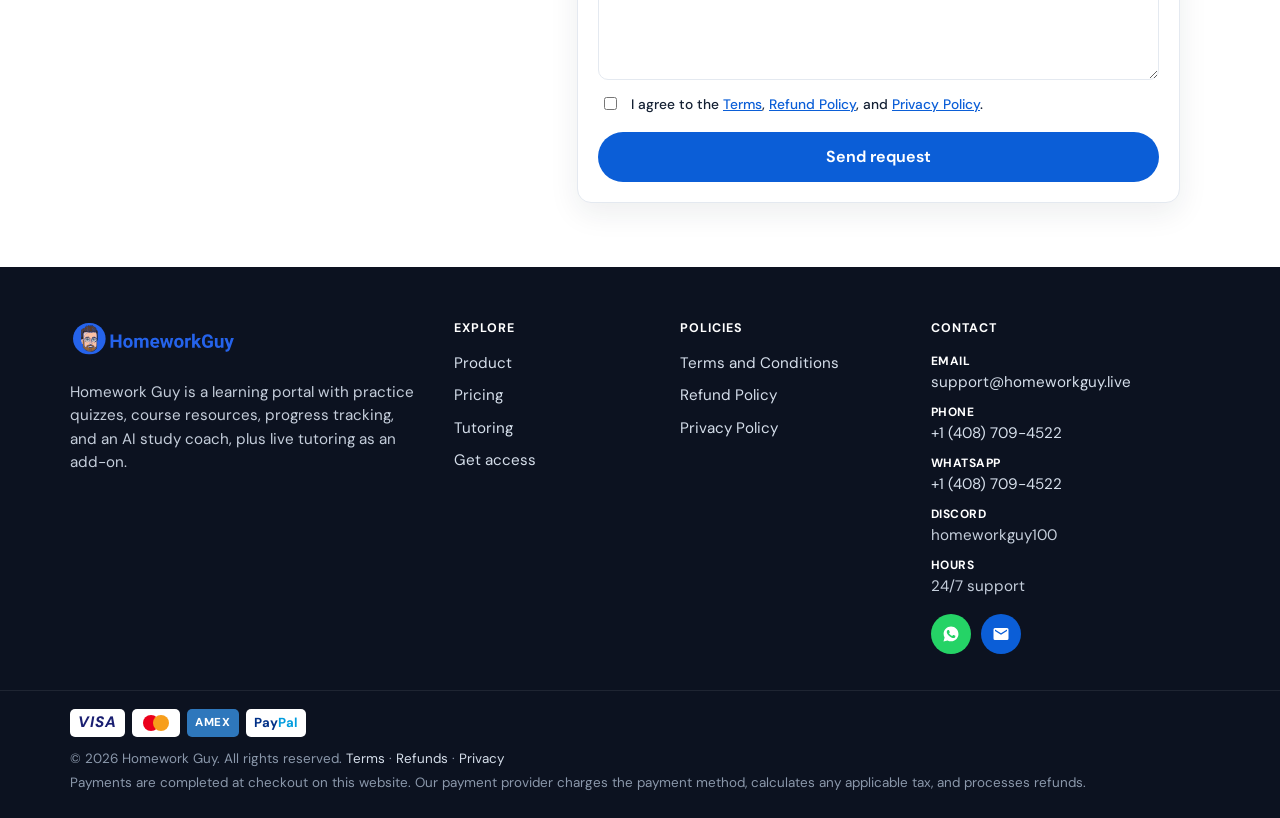
==== commit 54a8a420: "New" ====
--- a/index.html
+++ b/index.html
@@ -30,7 +30,7 @@
     "offers": [
       { "@type": "Offer", "name": "Portal", "price": "29.00", "priceCurrency": "USD", "url": "https://homeworkguy.app/#pricing" },
       { "@type": "Offer", "name": "Portal + AI Coach", "price": "49.00", "priceCurrency": "USD", "url": "https://homeworkguy.app/#pricing" },
-      { "@type": "Offer", "name": "Portal + AI Coach + Tutoring", "price": "129.00", "priceCurrency": "USD", "url": "https://homeworkguy.app/#pricing" }
+      { "@type": "Offer", "name": "Portal + AI Coach + Tutoring", "price": "100.00", "priceCurrency": "USD", "url": "https://homeworkguy.app/#pricing" }
     ],
     "provider": {
       "@type": "Organization",
@@ -86,8 +86,8 @@
             <li>Practice quizzes with explanations</li>
             <li>Course resources and worked examples</li>
             <li>Progress tracking by topic</li>
-            <li>AI study coach on the $49 and $129 plans</li>
-            <li>Live tutoring on the $129 plan, or $55 per extra session</li>
+            <li>AI study coach on the $49 and $100 plans</li>
+            <li>Live tutoring on the $100 plan, or $80 per extra session</li>
           </ul>
           <a class="btn btn-primary btn-block" href="#quote">Request access</a>
         </aside>
@@ -121,8 +121,8 @@
               <li>A scheduled 45-minute session on the course you name</li>
               <li>A walkthrough of the concept or problem you are stuck on</li>
               <li>Comments on a draft you wrote: structure, citations, and clarity</li>
-              <li>Two sessions a month are included on the $129 plan</li>
-              <li>Extra sessions are $55 each</li>
+              <li>Two sessions a month are included on the $100 plan</li>
+              <li>Extra sessions are $80 each</li>
             </ul>
           </article>
         </div>
@@ -170,7 +170,7 @@
           <article class="price-card">
             <p class="pill pill-human">Includes tutoring</p>
             <h3>Portal + AI + Tutoring</h3>
-            <p class="price-amount">$129 <span>/ month</span></p>
+            <p class="price-amount">$100 <span>/ month</span></p>
             <p class="price-renew">Billed every month. Renews until you cancel.</p>
             <ul>
               <li>Everything in Portal + AI Coach</li>
@@ -179,12 +179,12 @@
               <li>Sessions scheduled after you pay</li>
               <li>Unused sessions do not roll over</li>
             </ul>
-            <a class="btn btn-primary btn-block" href="#quote" data-plan="Portal + AI Coach + Tutoring — $129/month">Choose Tutoring plan</a>
+            <a class="btn btn-primary btn-block" href="#quote" data-plan="Portal + AI Coach + Tutoring — $100/month">Choose Tutoring plan</a>
           </article>
         </div>
         <div class="addon">
-          <p><strong>Extra tutoring session — $55</strong>, one-time. A single 45-minute session. Requires an active portal subscription. Not a subscription and not renewed.</p>
-          <a class="btn btn-ghost" href="#quote" data-plan="Extra tutoring session — $55">Add a session</a>
+          <p><strong>Extra tutoring session — $80</strong>, one-time. A single 45-minute session. Requires an active portal subscription. Not a subscription and not renewed.</p>
+          <a class="btn btn-ghost" href="#quote" data-plan="Extra tutoring session — $80">Add a session</a>
         </div>
         <div class="notice">
           <p><strong>Billing.</strong> Monthly plans renew automatically at the same price until you cancel. Cancel before the renewal date and you will not be charged again. Access continues until the end of the period you already paid for. Cancel from the link in your receipt, or email <a href="mailto:support@homeworkguy.live">support@homeworkguy.live</a>. Full terms are in the <a href="terms.html">Terms</a> and <a href="refunds.html">Refund Policy</a>.</p>
@@ -236,7 +236,7 @@
           </article>
           <article class="card">
             <h3>AI study coach</h3>
-            <p>On the $49 and $129 plans. Ask it to explain a step, quiz a weak topic, or turn your notes into practice questions. It is a study aid inside the portal, not a writing service.</p>
+            <p>On the $49 and $100 plans. Ask it to explain a step, quiz a weak topic, or turn your notes into practice questions. It is a study aid inside the portal, not a writing service.</p>
           </article>
           <article class="card">
             <h3>Your login</h3>
@@ -255,11 +255,11 @@
         <div class="cards">
           <article class="card">
             <h3>Subject session</h3>
-            <p>45 minutes on math, statistics, accounting, business, or another college subject you name when you book. $55, or included in the $129 plan.</p>
+            <p>45 minutes on math, statistics, accounting, business, or another college subject you name when you book. $80, or included in the $100 plan.</p>
           </article>
           <article class="card">
             <h3>Draft feedback</h3>
-            <p>Comments on a paper you wrote: structure, citations, and clarity. You keep the wording. One review a month is included on the $129 plan.</p>
+            <p>Comments on a paper you wrote: structure, citations, and clarity. You keep the wording. One review a month is included on the $100 plan.</p>
           </article>
           <article class="card">
             <h3>How a session runs</h3>
@@ -280,7 +280,7 @@
             <span>1</span>
             <div>
               <h3>Choose a plan</h3>
-              <p>Portal ($29/month), Portal + AI Coach ($49/month), Portal + AI + Tutoring ($129/month), or an extra session ($55).</p>
+              <p>Portal ($29/month), Portal + AI Coach ($49/month), Portal + AI + Tutoring ($100/month), or an extra session ($80).</p>
             </div>
           </li>
           <li>
@@ -294,7 +294,7 @@
             <span>3</span>
             <div>
               <h3>Get access</h3>
-              <p>We email your portal login, usually within one business day. Tutoring sessions on the $129 plan, or a $55 session, are scheduled after that.</p>
+              <p>We email your portal login, usually within one business day. Tutoring sessions on the $100 plan, or an $80 session, are scheduled after that.</p>
             </div>
           </li>
           <li>
@@ -337,8 +337,8 @@
               <option value="">Select a plan</option>
               <option>Portal — $29/month</option>
               <option>Portal + AI Coach — $49/month</option>
-              <option>Portal + AI Coach + Tutoring — $129/month</option>
-              <option>Extra tutoring session — $55</option>
+              <option>Portal + AI Coach + Tutoring — $100/month</option>
+              <option>Extra tutoring session — $80</option>
             </select>
           </label>
           <label>
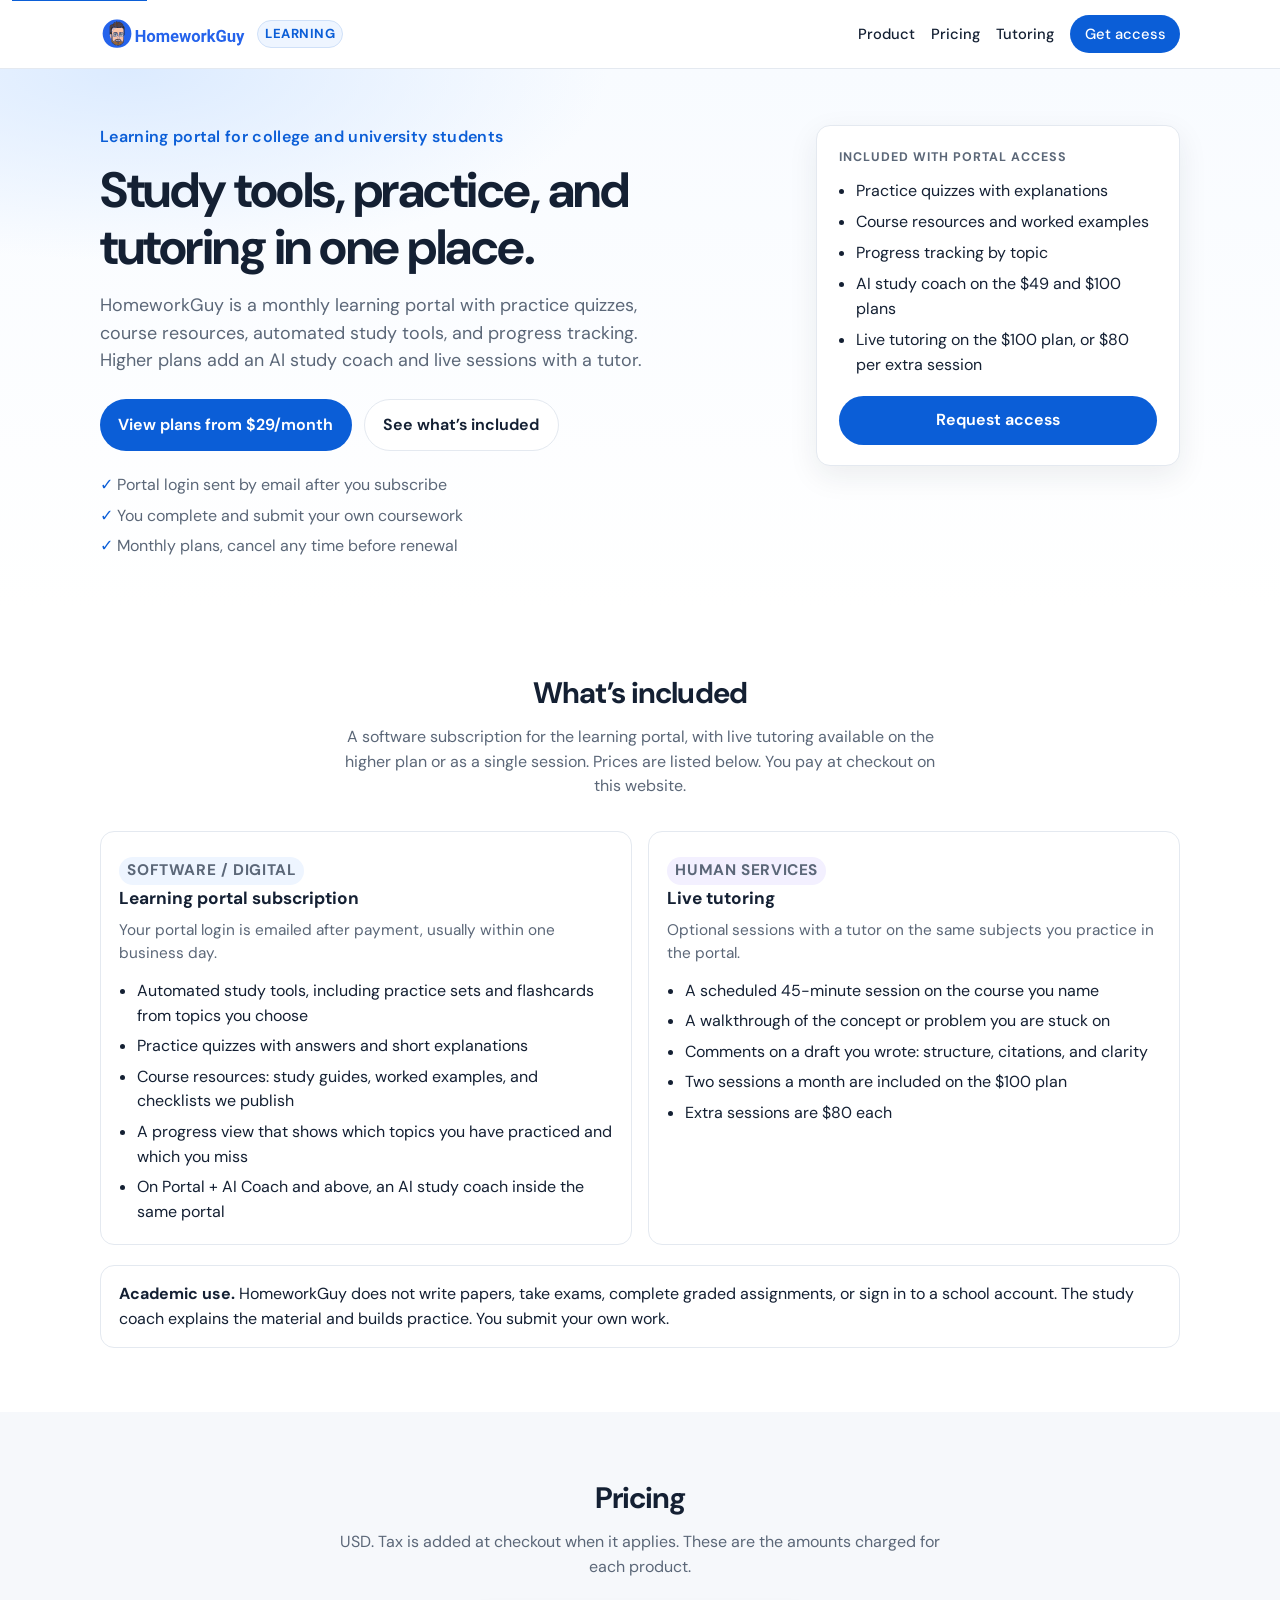
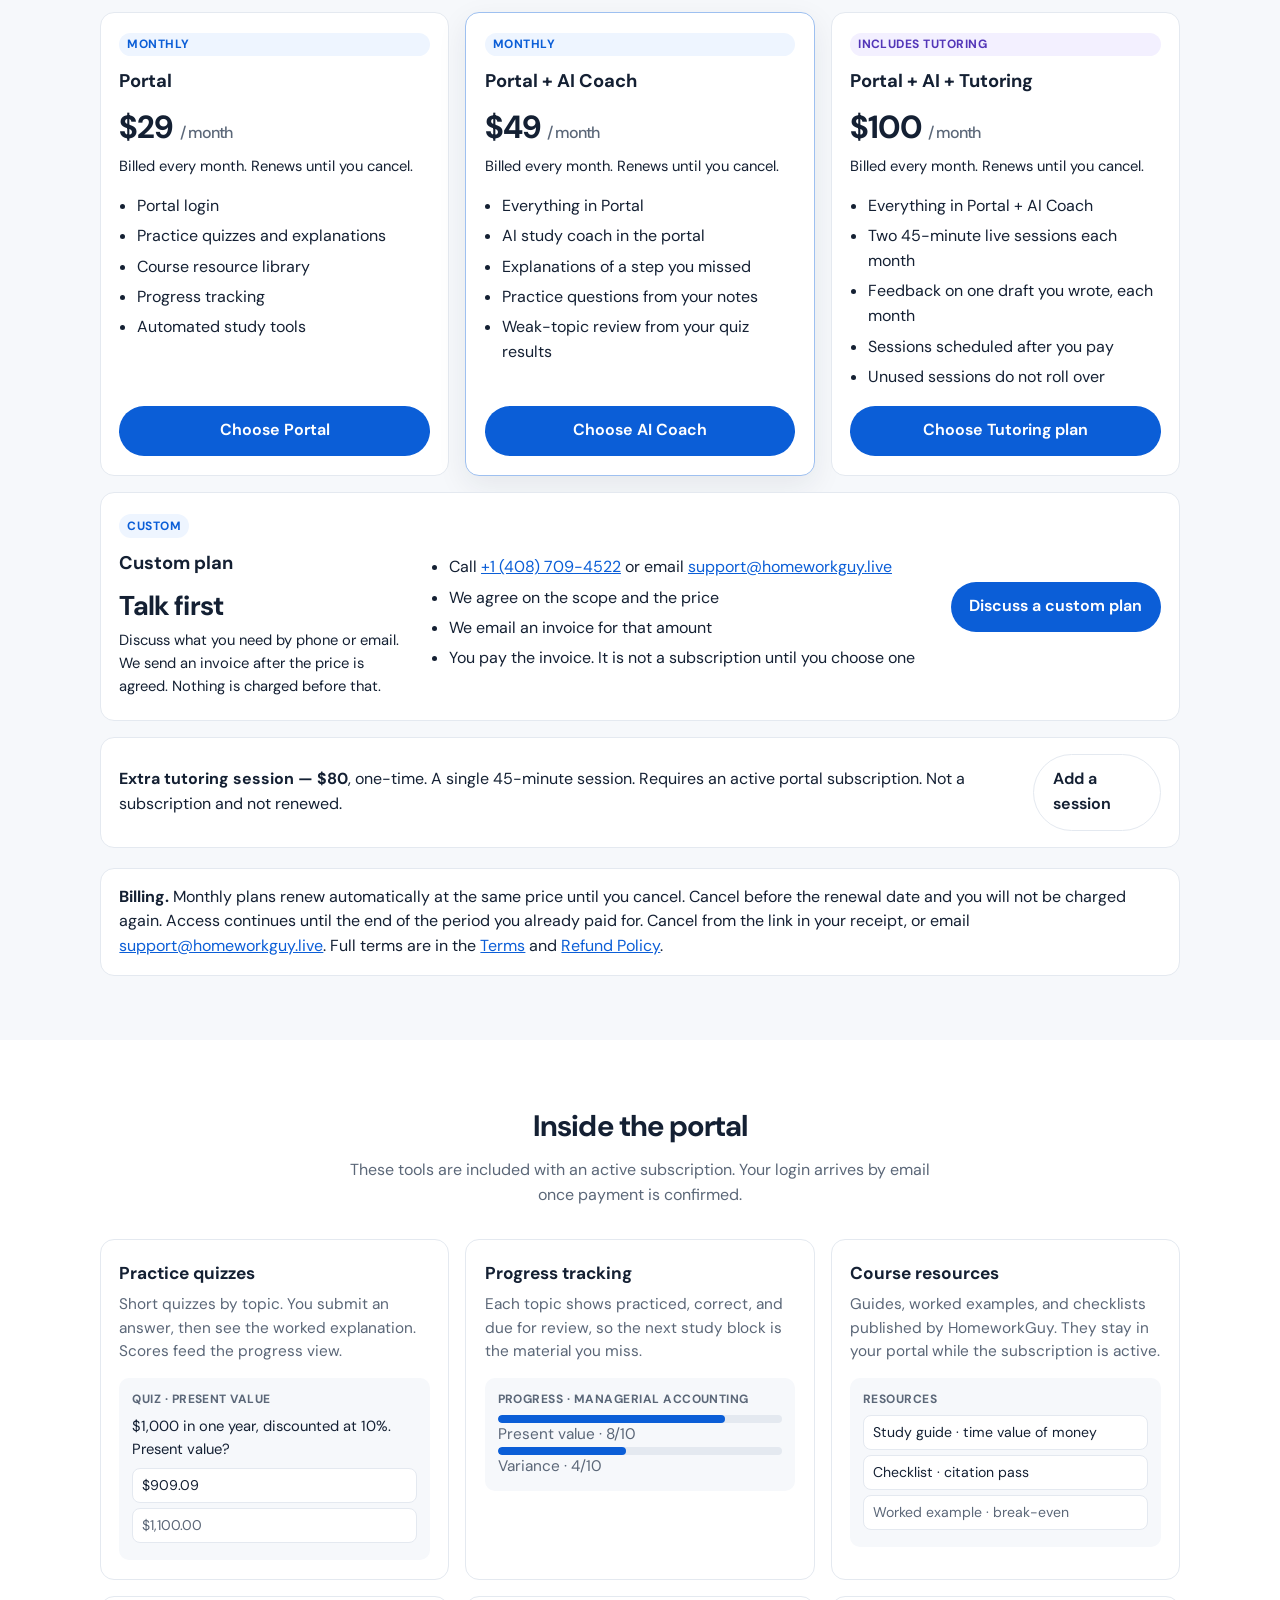
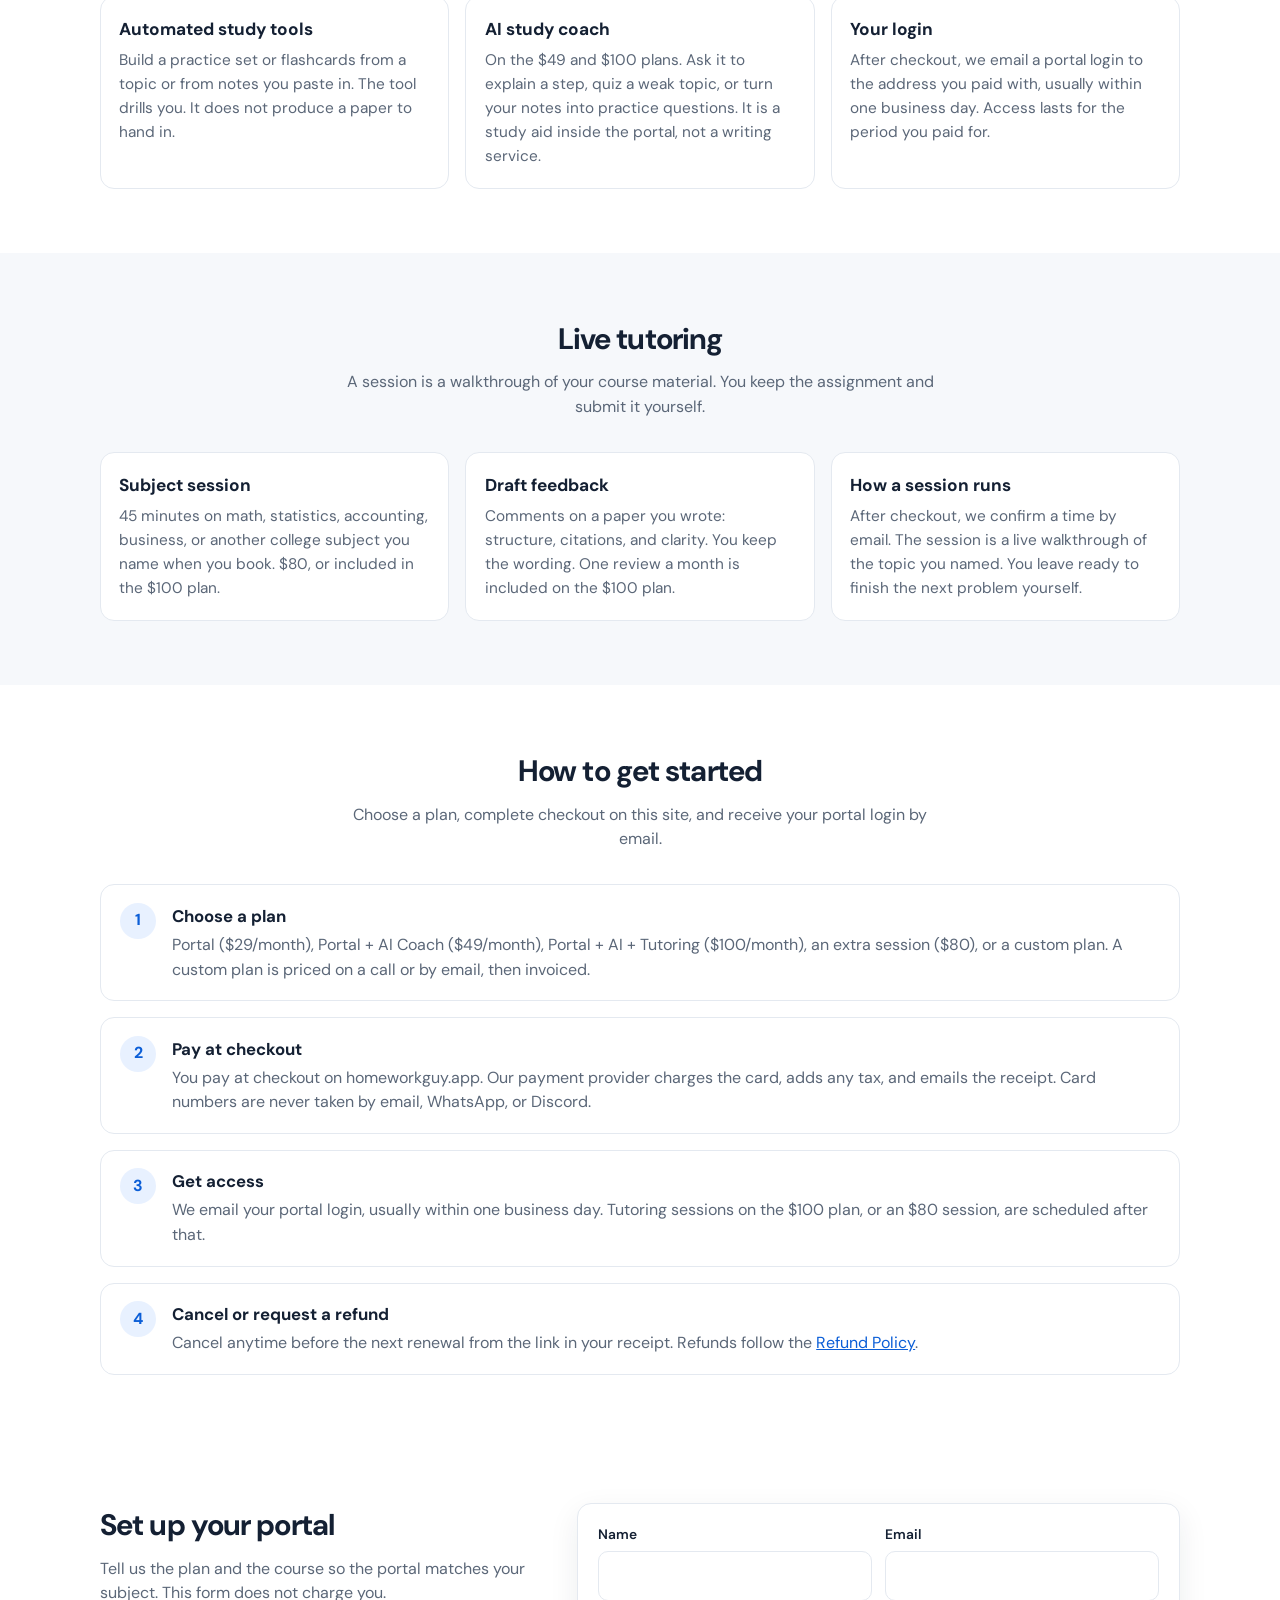
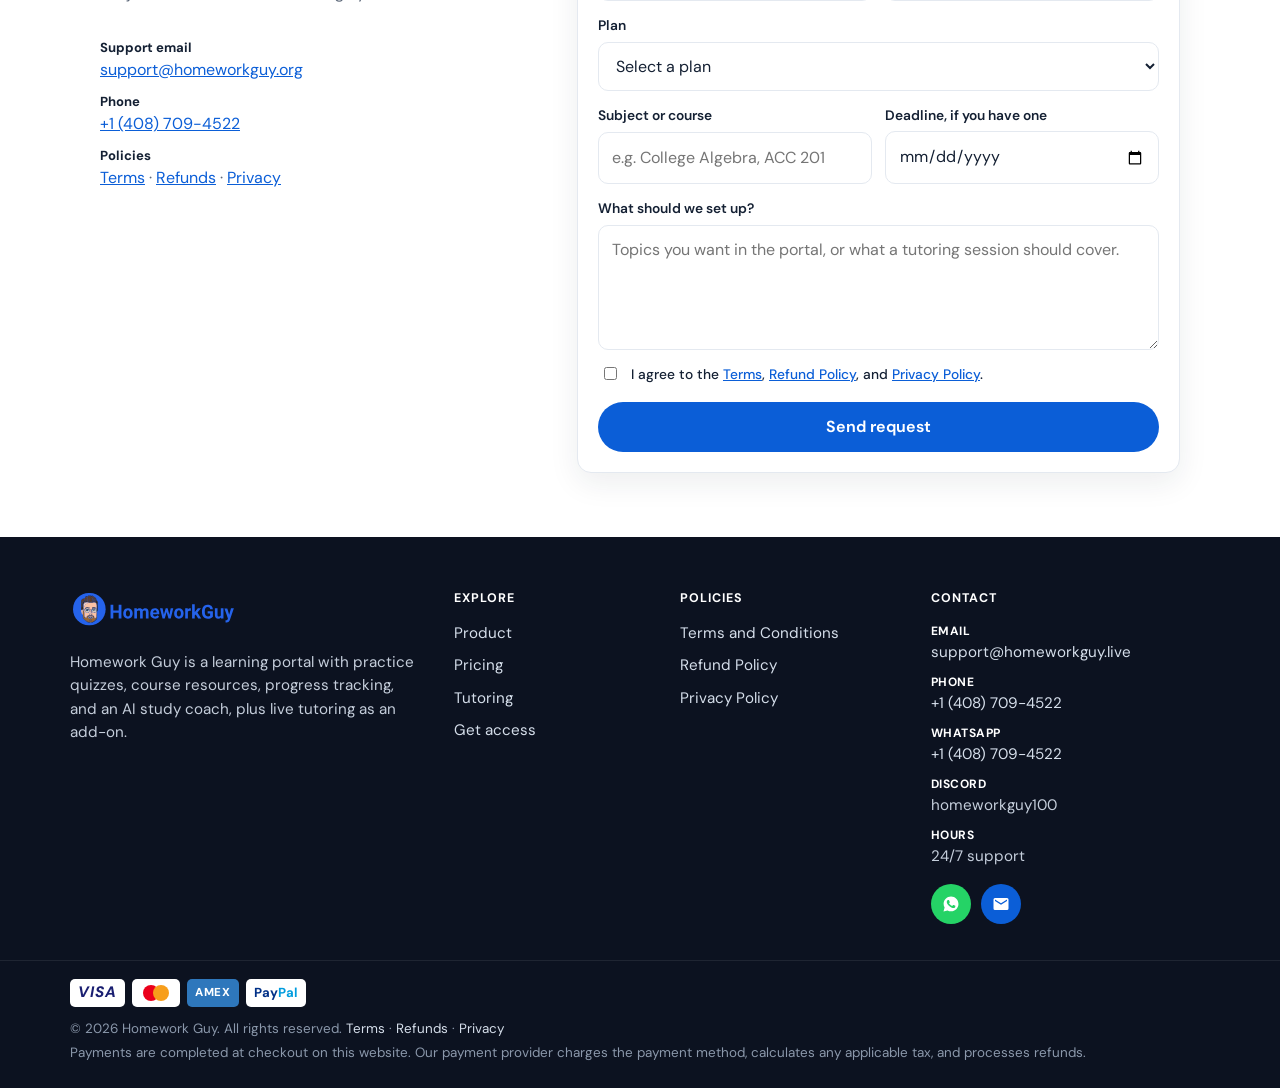
==== commit b3feb8ab: "Add a custom plan that is priced on a call or by email, then invoiced. Co-authored-by: Cursor <curso" ====
--- a/index.html
+++ b/index.html
@@ -17,7 +17,7 @@
   <link rel="preconnect" href="https://fonts.googleapis.com" />
   <link rel="preconnect" href="https://fonts.gstatic.com" crossorigin />
   <link href="https://fonts.googleapis.com/css2?family=DM+Sans:ital,opsz,wght@0,9..40,400;0,9..40,500;0,9..40,600;0,9..40,700;1,9..40,400&display=swap" rel="stylesheet" />
-  <link rel="stylesheet" href="styles.css?v=20260926d" />
+  <link rel="stylesheet" href="styles.css?v=20260926i" />
   <script type="application/ld+json">
   {
     "@context": "https://schema.org",
@@ -30,7 +30,8 @@
     "offers": [
       { "@type": "Offer", "name": "Portal", "price": "29.00", "priceCurrency": "USD", "url": "https://homeworkguy.app/#pricing" },
       { "@type": "Offer", "name": "Portal + AI Coach", "price": "49.00", "priceCurrency": "USD", "url": "https://homeworkguy.app/#pricing" },
-      { "@type": "Offer", "name": "Portal + AI Coach + Tutoring", "price": "100.00", "priceCurrency": "USD", "url": "https://homeworkguy.app/#pricing" }
+      { "@type": "Offer", "name": "Portal + AI Coach + Tutoring", "price": "100.00", "priceCurrency": "USD", "url": "https://homeworkguy.app/#pricing" },
+      { "@type": "Offer", "name": "Custom plan", "description": "Price is agreed by phone or email, then invoiced.", "url": "https://homeworkguy.app/#pricing" }
     ],
     "provider": {
       "@type": "Organization",
@@ -181,6 +182,21 @@
             </ul>
             <a class="btn btn-primary btn-block" href="#quote" data-plan="Portal + AI Coach + Tutoring — $100/month">Choose Tutoring plan</a>
           </article>
+          <article class="price-card price-card-custom">
+            <div>
+              <p class="pill">Custom</p>
+              <h3>Custom plan</h3>
+              <p class="price-amount">Talk first</p>
+              <p class="price-renew">Discuss what you need by phone or email. We send an invoice after the price is agreed. Nothing is charged before that.</p>
+            </div>
+            <ul>
+              <li>Call <a href="tel:+14087094522">+1 (408) 709-4522</a> or email <a href="mailto:support@homeworkguy.live">support@homeworkguy.live</a></li>
+              <li>We agree on the scope and the price</li>
+              <li>We email an invoice for that amount</li>
+              <li>You pay the invoice. It is not a subscription until you choose one</li>
+            </ul>
+            <a class="btn btn-primary" href="#quote" data-plan="Custom plan">Discuss a custom plan</a>
+          </article>
         </div>
         <div class="addon">
           <p><strong>Extra tutoring session — $80</strong>, one-time. A single 45-minute session. Requires an active portal subscription. Not a subscription and not renewed.</p>
@@ -280,7 +296,7 @@
             <span>1</span>
             <div>
               <h3>Choose a plan</h3>
-              <p>Portal ($29/month), Portal + AI Coach ($49/month), Portal + AI + Tutoring ($100/month), or an extra session ($80).</p>
+              <p>Portal ($29/month), Portal + AI Coach ($49/month), Portal + AI + Tutoring ($100/month), an extra session ($80), or a custom plan. A custom plan is priced on a call or by email, then invoiced.</p>
             </div>
           </li>
           <li>
@@ -339,6 +355,7 @@
               <option>Portal + AI Coach — $49/month</option>
               <option>Portal + AI Coach + Tutoring — $100/month</option>
               <option>Extra tutoring session — $80</option>
+              <option>Custom plan</option>
             </select>
           </label>
           <label>
@@ -357,7 +374,7 @@
             <input type="checkbox" name="agree" value="yes" required />
             <span>I agree to the <a href="terms.html">Terms</a>, <a href="refunds.html">Refund Policy</a>, and <a href="privacy.html">Privacy Policy</a>.</span>
           </label>
-          <input type="text" name="company" class="hp" tabindex="-1" autocomplete="off" aria-hidden="true" />
+          <input type="text" name="hg_leave_blank" class="hp" tabindex="-1" autocomplete="off" aria-hidden="true" />
           <button type="submit" class="btn btn-primary btn-block">Send request</button>
           <p class="form-status" id="form-status" role="status" hidden></p>
           <div class="form-success" id="form-success" hidden>
@@ -427,6 +444,6 @@
     </div>
   </footer>
 
-  <script src="script.js?v=20260926d"></script>
+  <script src="script.js?v=20260926h"></script>
 </body>
 </html>
--- a/styles.css
+++ b/styles.css
@@ -243,6 +243,18 @@
 .price-renew { margin: 0 0 0.2rem; color: var(--ink); font-size: 0.92rem; }
 .price-card ul { flex: 1; margin-bottom: 1rem; }
 .price-card .btn { margin-top: auto; }
+.price-card-custom { grid-column: 1 / -1; }
+.price-card-custom .price-amount { font-size: 1.7rem; }
+.price-card-custom ul { margin-bottom: 0; }
+@media (min-width: 801px) {
+  .price-card-custom {
+    display: grid;
+    grid-template-columns: minmax(220px, 280px) 1fr auto;
+    column-gap: 2rem;
+    align-items: center;
+  }
+  .price-card-custom .btn { margin-top: 0; white-space: nowrap; }
+}
 
 .addon {
   margin-top: 1rem;
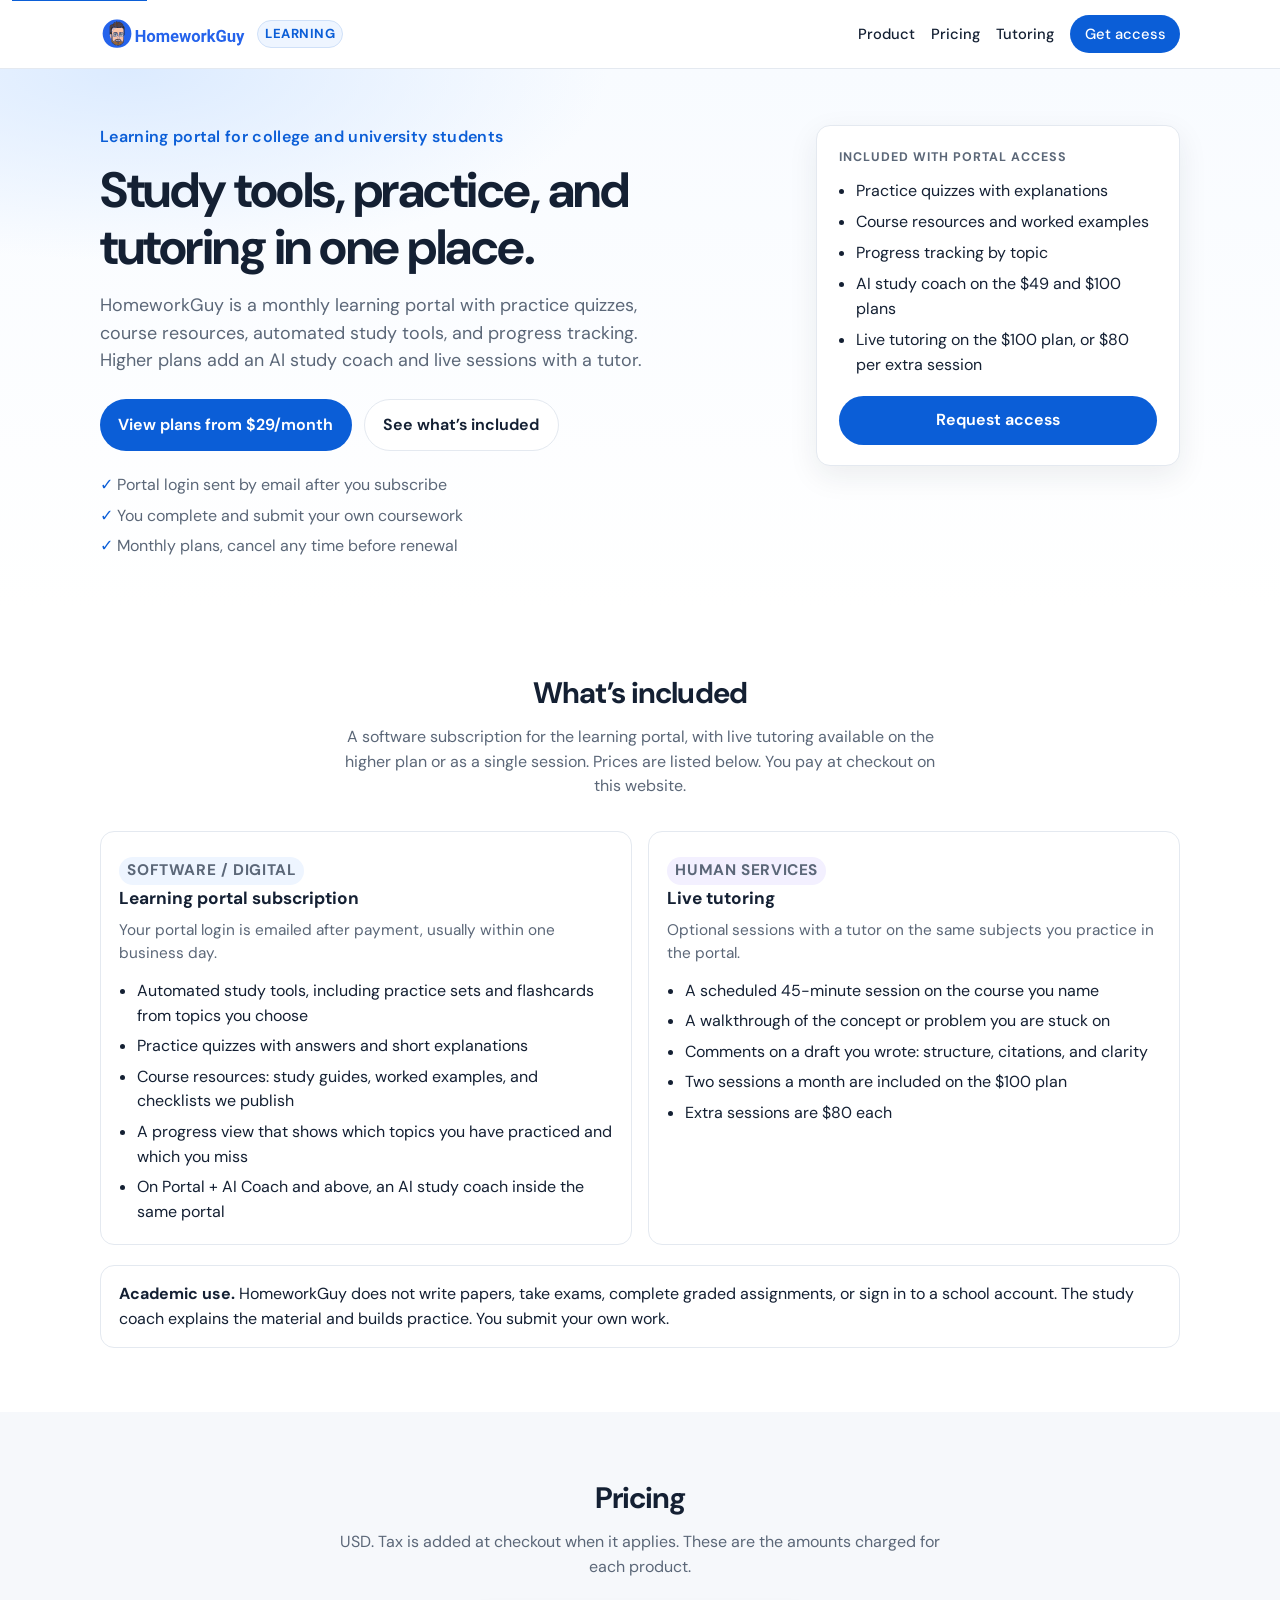
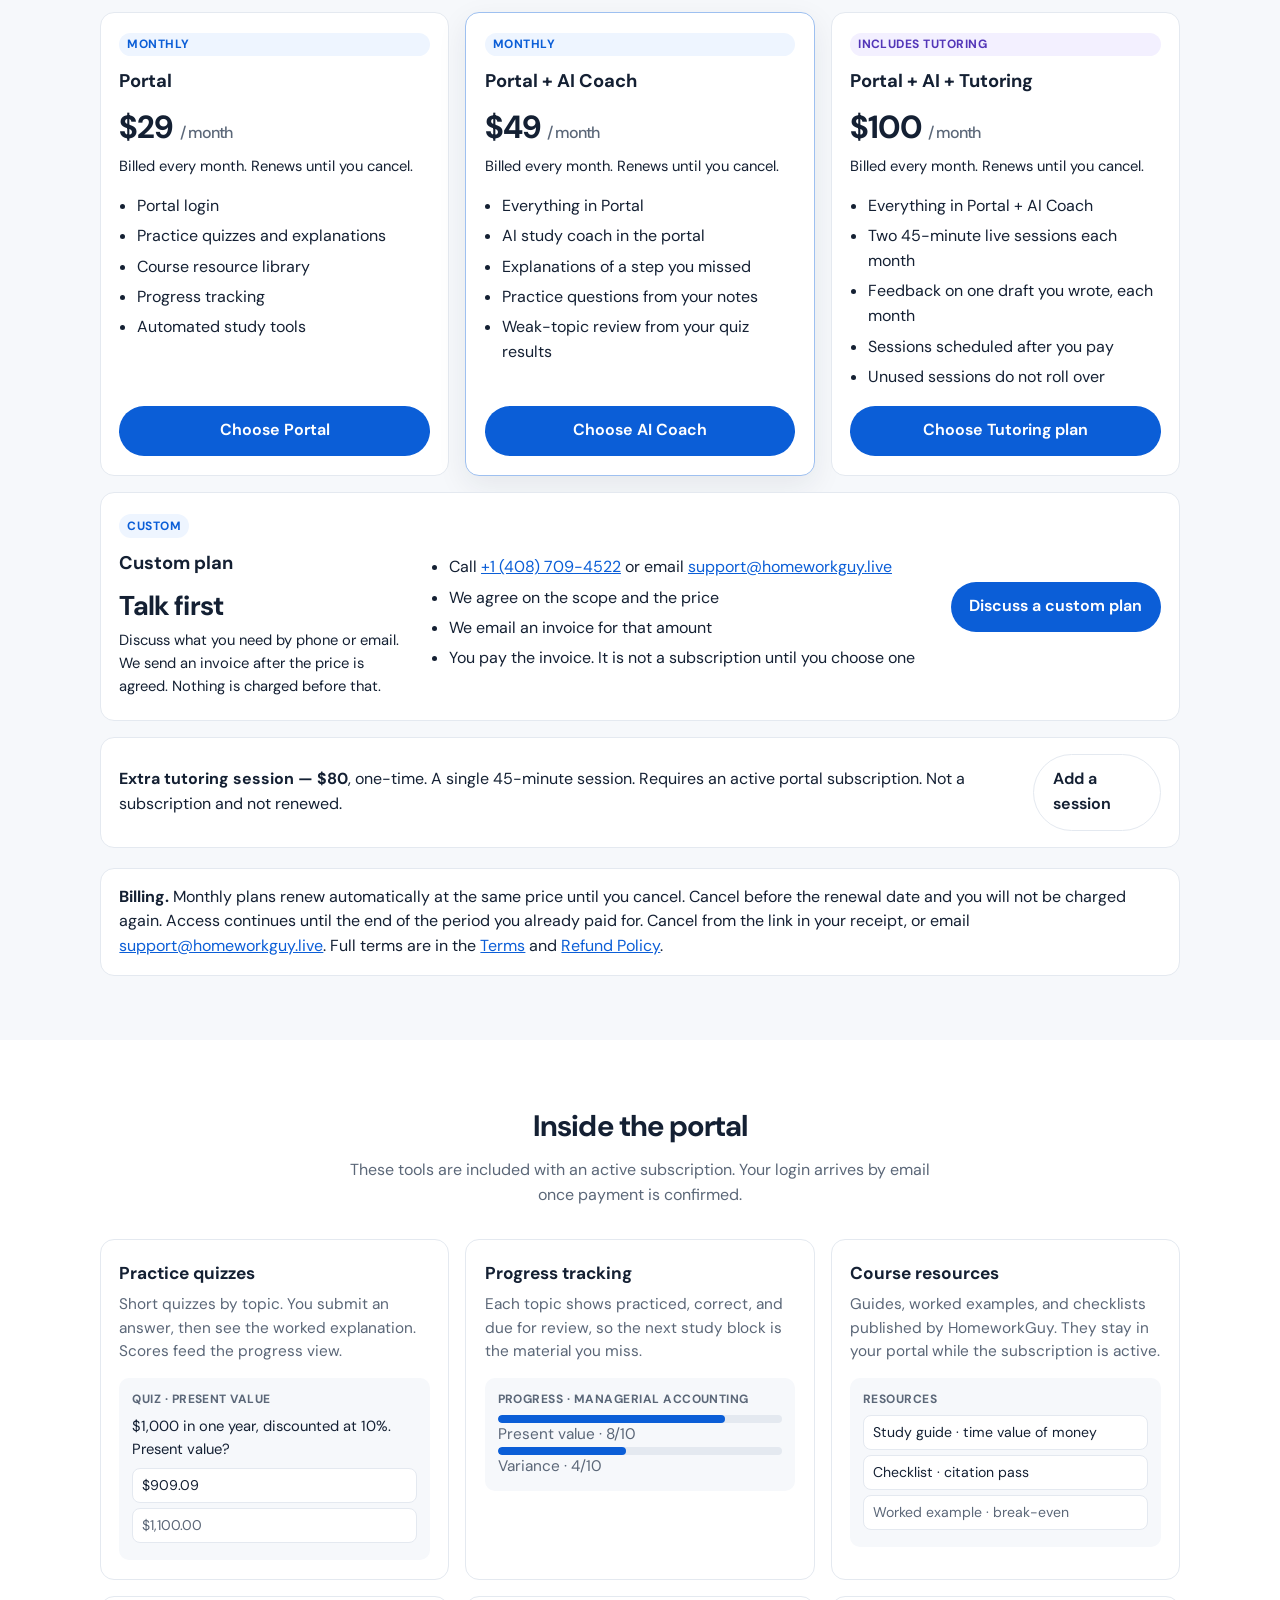
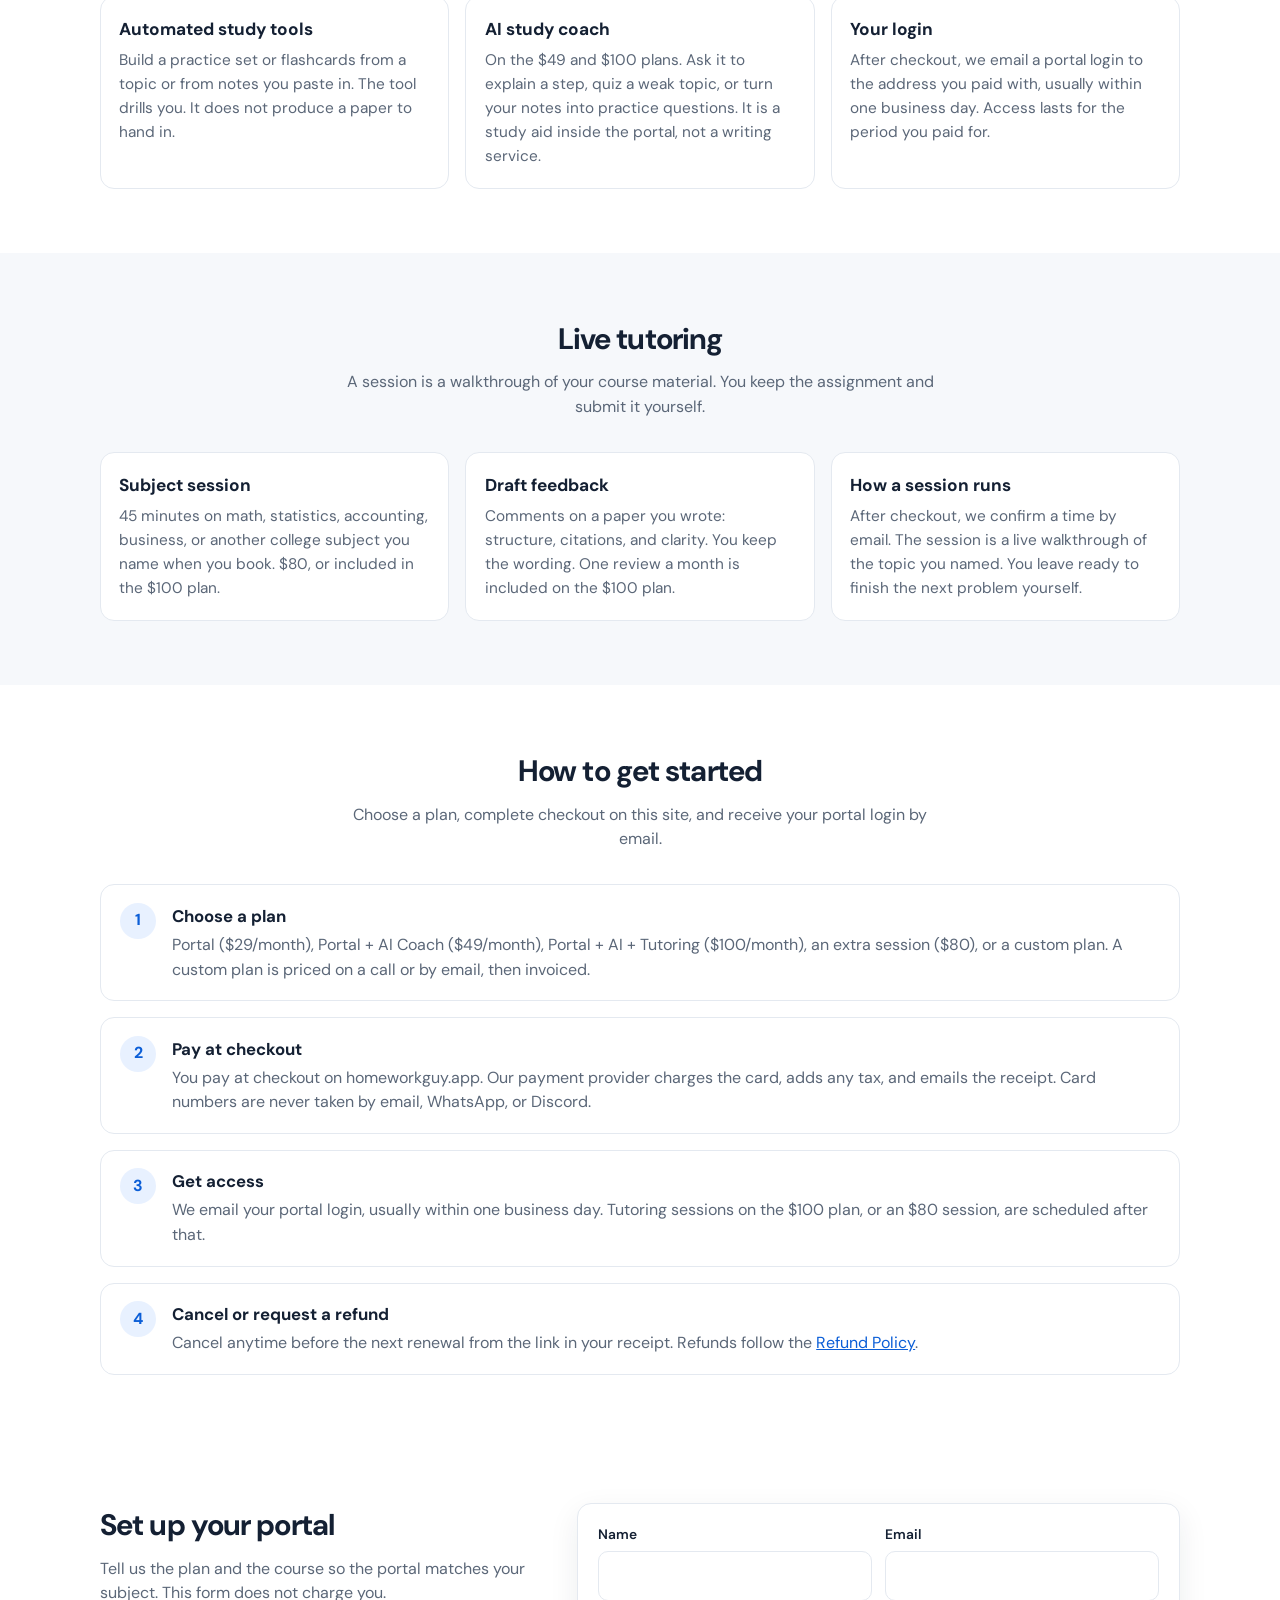
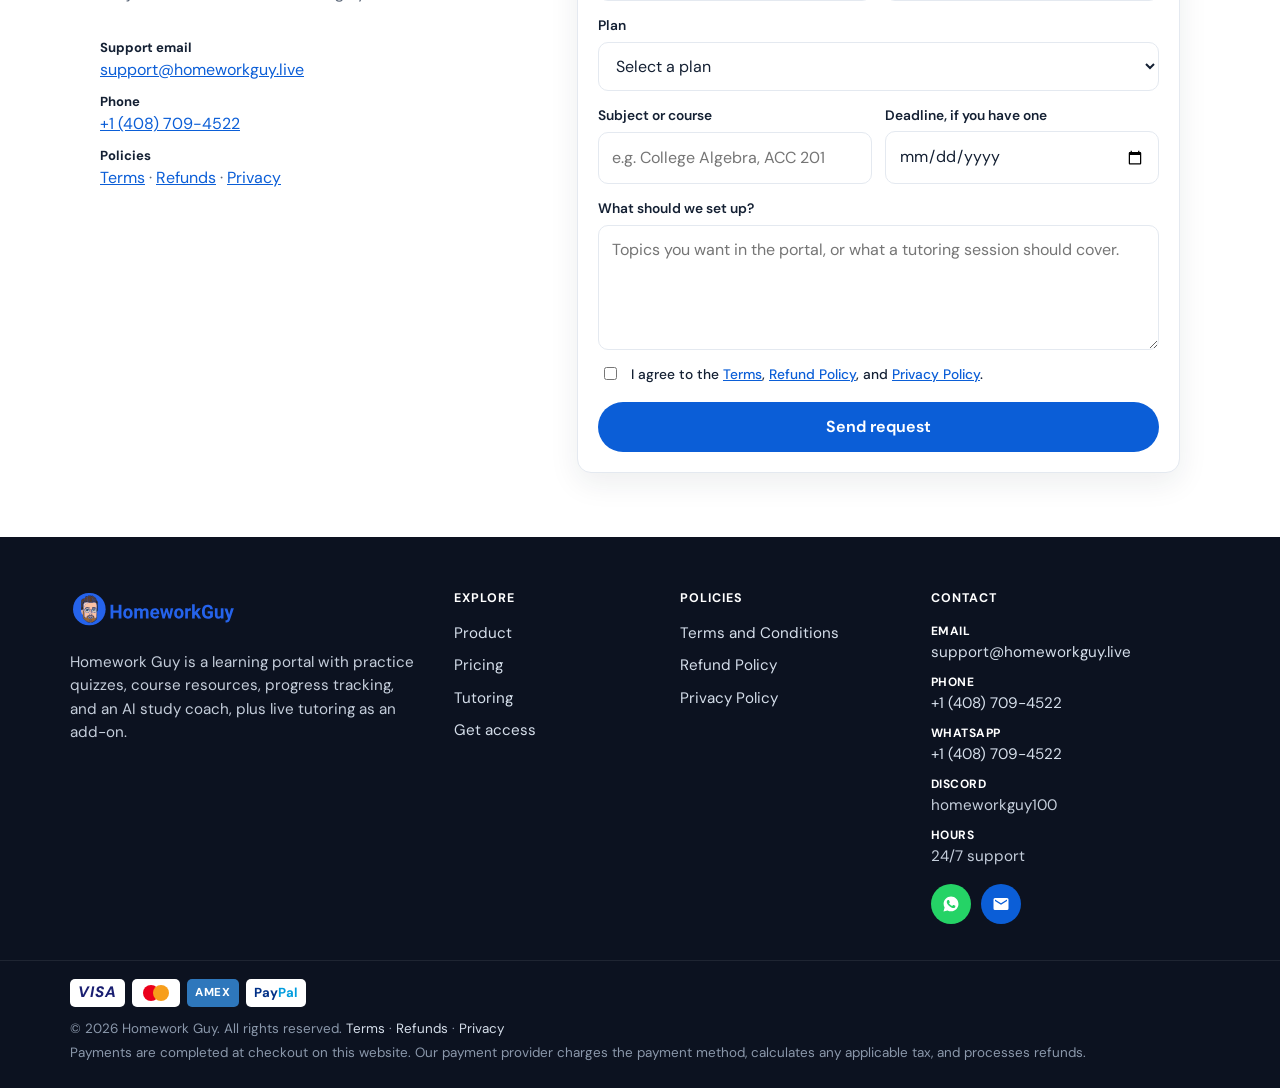
==== commit 443f12f9: "Use support@homeworkguy.live on the portal form. Co-authored-by: Cursor <cursoragent@cursor.com>" ====
--- a/index.html
+++ b/index.html
@@ -332,7 +332,7 @@
             <p>Tell us the plan and the course so the portal matches your subject. This form does not charge you.</p>
           </header>
           <ul class="quote-aside">
-            <li><strong>Support email</strong> <a href="mailto:support@homeworkguy.org">support@homeworkguy.org</a></li>
+            <li><strong>Support email</strong> <a href="mailto:support@homeworkguy.live">support@homeworkguy.live</a></li>
             <li><strong>Phone</strong> <a href="tel:+14087094522">+1 (408) 709-4522</a></li>
             <li><strong>Policies</strong> <a href="terms.html">Terms</a> · <a href="refunds.html">Refunds</a> · <a href="privacy.html">Privacy</a></li>
           </ul>
@@ -444,6 +444,6 @@
     </div>
   </footer>
 
-  <script src="script.js?v=20260926h"></script>
+  <script src="script.js?v=20260930a"></script>
 </body>
 </html>
